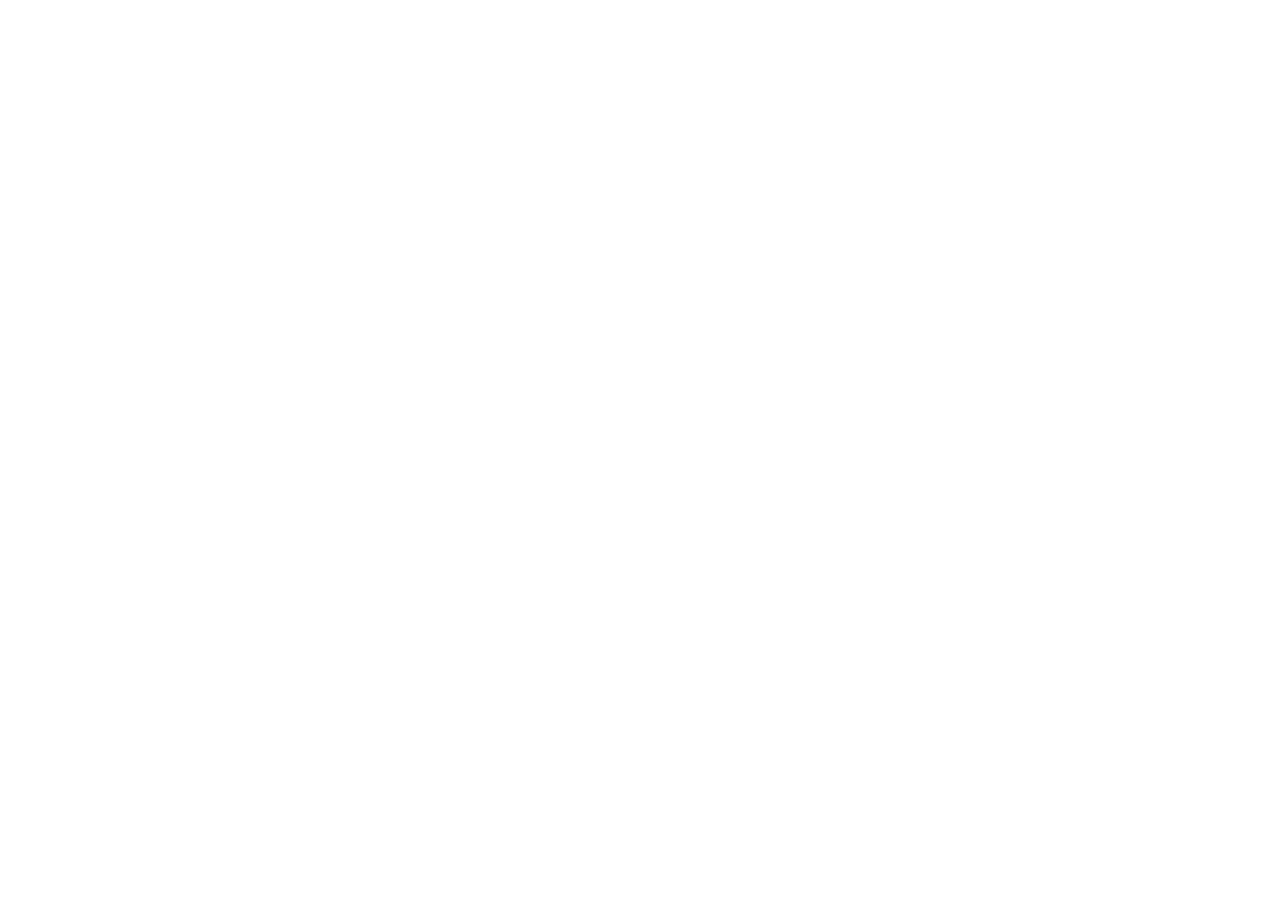
==== index.html @ 43495708 "初始化大事件项目" ====
<!DOCTYPE html>
<html lang="en">
<head>
    <meta charset="UTF-8">
    <meta http-equiv="X-UA-Compatible" content="IE=edge">
    <meta name="viewport" content="width=device-width, initial-scale=1.0">
    <title>Document</title>
</head>
<body>
    
</body>
</html>
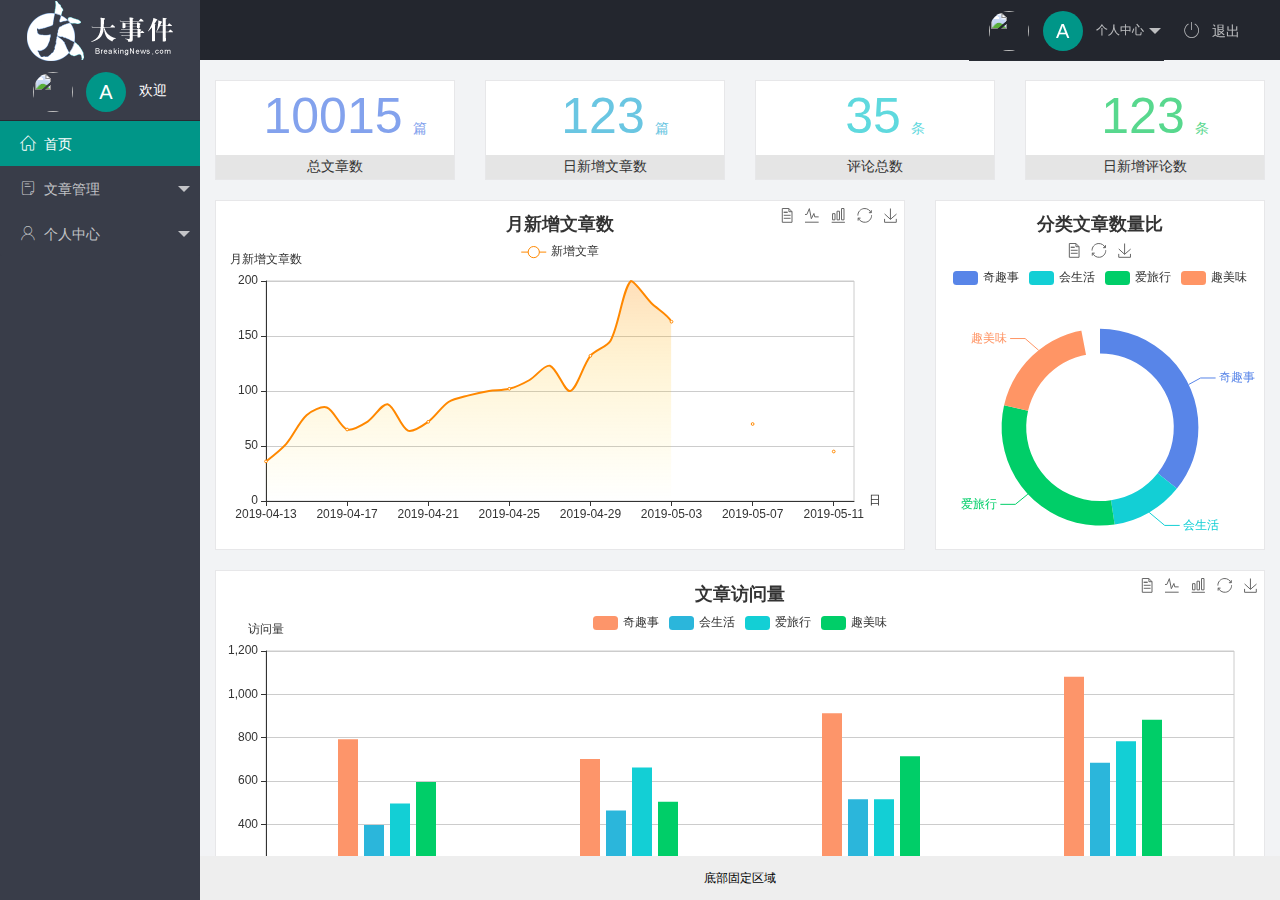
==== commit 5a81500c: "完成了首页的功能开发" ====
--- a/index.html
+++ b/index.html
@@ -1,12 +1,100 @@
 <!DOCTYPE html>
 <html lang="en">
+
 <head>
     <meta charset="UTF-8">
     <meta http-equiv="X-UA-Compatible" content="IE=edge">
     <meta name="viewport" content="width=device-width, initial-scale=1.0">
-    <title>Document</title>
+    <link rel="stylesheet" href="./assets/lib/layui/css/layui.css">
+    <link rel="stylesheet" href="./assets/css/index.css">
+    <link rel="stylesheet" href="./assets/fonts/iconfont.css">
+    <title>主页</title>
 </head>
+
 <body>
-    
+    <div class="layui-layout layui-layout-admin">
+        <div class="layui-header">
+            <div class="layui-logo layui-hide-xs layui-bg-black">
+                <img src="./assets/images/logo.png" alt="">
+            </div>
+            <ul class="layui-nav layui-layout-right">
+                <li class="layui-nav-item layui-hide layui-show-md-inline-block">
+                    <a href="javascript:;" class="userinfo">
+                        <img src="//tva1.sinaimg.cn/crop.0.0.118.118.180/5db11ff4gw1e77d3nqrv8j203b03cweg.jpg"
+                            class="layui-nav-img">
+                        <span class="text-avatar">A</span>
+                        个人中心
+                    </a>
+                    <dl class="layui-nav-child">
+                        <dd><a href="">基本资料</a></dd>
+                        <dd><a href="">更换头像</a></dd>
+                        <dd><a href="">重置密码</a></dd>
+                    </dl>
+                </li>
+                <li class="layui-nav-item" lay-header-event="menuRight" lay-unselect>
+                    <a href="javascript:;" class="tuchu">
+                        <span class="iconfont icon-tuichu"></span>
+                        退出
+                    </a>
+                </li>
+            </ul>
+        </div>
+
+        <div class="layui-side layui-bg-black">
+            <div class="layui-side-scroll">
+                <!-- 左侧导航区域（可配合layui已有的垂直导航） -->
+                <ul class="layui-nav layui-nav-tree" lay-shrink="all">
+                    <div class="userinfo">
+                        <img src="//tva1.sinaimg.cn/crop.0.0.118.118.180/5db11ff4gw1e77d3nqrv8j203b03cweg.jpg"
+                            class="layui-nav-img">
+                            <span class="text-avatar">A</span>
+                        <span class="username">欢迎</span>
+                    </div>
+                    <li class="layui-nav-item layui-this"><a href="./home/dashboard.html" target="fm">
+                        <span class="iconfont icon-home"></span>首页</a></li>
+                    <li class="layui-nav-item">
+                        <a class="" href="javascript:;">
+                            <span class="iconfont icon-16"></span>文章管理</a>
+                        <dl class="layui-nav-child">
+                            <dd><a href="javascript:;">
+                                <i class="layui-icon layui-icon-cols"></i>文章类别</a></dd>
+                            <dd><a href="javascript:;">
+                                <i class="layui-icon layui-icon-cols"></i>文章列表</a></dd>
+                            <dd><a href="javascript:;">
+                                <i class="layui-icon layui-icon-cols"></i>发布文章</a></dd>
+                            
+                        </dl>
+                    </li>
+                    <li class="layui-nav-item">
+                        <a href="javascript:;">
+                            <span class="iconfont icon-user"></span>个人中心</a>
+                        <dl class="layui-nav-child">
+                            <dd><a href="javascript:;">
+                                <i class="layui-icon layui-icon-cols"></i>基本资料</a></dd>
+                            <dd><a href="javascript:;">
+                                <i class="layui-icon layui-icon-cols"></i>更换头像</a></dd>
+                            <dd><a href="javascript:;">
+                                <i class="layui-icon layui-icon-cols"></i>重置密码</a></dd>
+                        </dl>
+                    </li>
+                </ul>
+            </div>
+        </div>
+
+        <div class="layui-body">
+            <!-- 内容主体区域 -->
+               <iframe name="fm" src="./home/dashboard.html" frameborder="0"></iframe>
+        </div>
+
+        <div class="layui-footer">
+            <!-- 底部固定区域 -->
+            底部固定区域
+        </div>
+    </div>
+    <script src="./assets/lib/layui/layui.all.js"></script>
+    <script src="./assets/lib/jquery.js"></script>
+    <script src="./assets/js/baseURL.js"></script>
+    <script src="./assets/js/index.js"></script>
 </body>
+
 </html>--- a/assets/lib/layui/css/layui.css
+++ b/assets/lib/layui/css/layui.css
@@ -0,0 +1,2 @@
+/** layui-v2.5.5 MIT License By https://www.layui.com */
+ .layui-inline,img{display:inline-block;vertical-align:middle}h1,h2,h3,h4,h5,h6{font-weight:400}.layui-edge,.layui-header,.layui-inline,.layui-main{position:relative}.layui-body,.layui-edge,.layui-elip{overflow:hidden}.layui-btn,.layui-edge,.layui-inline,img{vertical-align:middle}.layui-btn,.layui-disabled,.layui-icon,.layui-unselect{-moz-user-select:none;-webkit-user-select:none;-ms-user-select:none}.layui-elip,.layui-form-checkbox span,.layui-form-pane .layui-form-label{text-overflow:ellipsis;white-space:nowrap}.layui-breadcrumb,.layui-tree-btnGroup{visibility:hidden}blockquote,body,button,dd,div,dl,dt,form,h1,h2,h3,h4,h5,h6,input,li,ol,p,pre,td,textarea,th,ul{margin:0;padding:0;-webkit-tap-highlight-color:rgba(0,0,0,0)}a:active,a:hover{outline:0}img{border:none}li{list-style:none}table{border-collapse:collapse;border-spacing:0}h4,h5,h6{font-size:100%}button,input,optgroup,option,select,textarea{font-family:inherit;font-size:inherit;font-style:inherit;font-weight:inherit;outline:0}pre{white-space:pre-wrap;white-space:-moz-pre-wrap;white-space:-pre-wrap;white-space:-o-pre-wrap;word-wrap:break-word}body{line-height:24px;font:14px Helvetica Neue,Helvetica,PingFang SC,Tahoma,Arial,sans-serif}hr{height:1px;margin:10px 0;border:0;clear:both}a{color:#333;text-decoration:none}a:hover{color:#777}a cite{font-style:normal;*cursor:pointer}.layui-border-box,.layui-border-box *{box-sizing:border-box}.layui-box,.layui-box *{box-sizing:content-box}.layui-clear{clear:both;*zoom:1}.layui-clear:after{content:'\20';clear:both;*zoom:1;display:block;height:0}.layui-inline{*display:inline;*zoom:1}.layui-edge{display:inline-block;width:0;height:0;border-width:6px;border-style:dashed;border-color:transparent}.layui-edge-top{top:-4px;border-bottom-color:#999;border-bottom-style:solid}.layui-edge-right{border-left-color:#999;border-left-style:solid}.layui-edge-bottom{top:2px;border-top-color:#999;border-top-style:solid}.layui-edge-left{border-right-color:#999;border-right-style:solid}.layui-disabled,.layui-disabled:hover{color:#d2d2d2!important;cursor:not-allowed!important}.layui-circle{border-radius:100%}.layui-show{display:block!important}.layui-hide{display:none!important}@font-face{font-family:layui-icon;src:url(../font/iconfont.eot?v=250);src:url(../font/iconfont.eot?v=250#iefix) format('embedded-opentype'),url(../font/iconfont.woff2?v=250) format('woff2'),url(../font/iconfont.woff?v=250) format('woff'),url(../font/iconfont.ttf?v=250) format('truetype'),url(../font/iconfont.svg?v=250#layui-icon) format('svg')}.layui-icon{font-family:layui-icon!important;font-size:16px;font-style:normal;-webkit-font-smoothing:antialiased;-moz-osx-font-smoothing:grayscale}.layui-icon-reply-fill:before{content:"\e611"}.layui-icon-set-fill:before{content:"\e614"}.layui-icon-menu-fill:before{content:"\e60f"}.layui-icon-search:before{content:"\e615"}.layui-icon-share:before{content:"\e641"}.layui-icon-set-sm:before{content:"\e620"}.layui-icon-engine:before{content:"\e628"}.layui-icon-close:before{content:"\1006"}.layui-icon-close-fill:before{content:"\1007"}.layui-icon-chart-screen:before{content:"\e629"}.layui-icon-star:before{content:"\e600"}.layui-icon-circle-dot:before{content:"\e617"}.layui-icon-chat:before{content:"\e606"}.layui-icon-release:before{content:"\e609"}.layui-icon-list:before{content:"\e60a"}.layui-icon-chart:before{content:"\e62c"}.layui-icon-ok-circle:before{content:"\1005"}.layui-icon-layim-theme:before{content:"\e61b"}.layui-icon-table:before{content:"\e62d"}.layui-icon-right:before{content:"\e602"}.layui-icon-left:before{content:"\e603"}.layui-icon-cart-simple:before{content:"\e698"}.layui-icon-face-cry:before{content:"\e69c"}.layui-icon-face-smile:before{content:"\e6af"}.layui-icon-survey:before{content:"\e6b2"}.layui-icon-tree:before{content:"\e62e"}.layui-icon-upload-circle:before{content:"\e62f"}.layui-icon-add-circle:before{content:"\e61f"}.layui-icon-download-circle:before{content:"\e601"}.layui-icon-templeate-1:before{content:"\e630"}.layui-icon-util:before{content:"\e631"}.layui-icon-face-surprised:before{content:"\e664"}.layui-icon-edit:before{content:"\e642"}.layui-icon-speaker:before{content:"\e645"}.layui-icon-down:before{content:"\e61a"}.layui-icon-file:before{content:"\e621"}.layui-icon-layouts:before{content:"\e632"}.layui-icon-rate-half:before{content:"\e6c9"}.layui-icon-add-circle-fine:before{content:"\e608"}.layui-icon-prev-circle:before{content:"\e633"}.layui-icon-read:before{content:"\e705"}.layui-icon-404:before{content:"\e61c"}.layui-icon-carousel:before{content:"\e634"}.layui-icon-help:before{content:"\e607"}.layui-icon-code-circle:before{content:"\e635"}.layui-icon-water:before{content:"\e636"}.layui-icon-username:before{content:"\e66f"}.layui-icon-find-fill:before{content:"\e670"}.layui-icon-about:before{content:"\e60b"}.layui-icon-location:before{content:"\e715"}.layui-icon-up:before{content:"\e619"}.layui-icon-pause:before{content:"\e651"}.layui-icon-date:before{content:"\e637"}.layui-icon-layim-uploadfile:before{content:"\e61d"}.layui-icon-delete:before{content:"\e640"}.layui-icon-play:before{content:"\e652"}.layui-icon-top:before{content:"\e604"}.layui-icon-friends:before{content:"\e612"}.layui-icon-refresh-3:before{content:"\e9aa"}.layui-icon-ok:before{content:"\e605"}.layui-icon-layer:before{content:"\e638"}.layui-icon-face-smile-fine:before{content:"\e60c"}.layui-icon-dollar:before{content:"\e659"}.layui-icon-group:before{content:"\e613"}.layui-icon-layim-download:before{content:"\e61e"}.layui-icon-picture-fine:before{content:"\e60d"}.layui-icon-link:before{content:"\e64c"}.layui-icon-diamond:before{content:"\e735"}.layui-icon-log:before{content:"\e60e"}.layui-icon-rate-solid:before{content:"\e67a"}.layui-icon-fonts-del:before{content:"\e64f"}.layui-icon-unlink:before{content:"\e64d"}.layui-icon-fonts-clear:before{content:"\e639"}.layui-icon-triangle-r:before{content:"\e623"}.layui-icon-circle:before{content:"\e63f"}.layui-icon-radio:before{content:"\e643"}.layui-icon-align-center:before{content:"\e647"}.layui-icon-align-right:before{content:"\e648"}.layui-icon-align-left:before{content:"\e649"}.layui-icon-loading-1:before{content:"\e63e"}.layui-icon-return:before{content:"\e65c"}.layui-icon-fonts-strong:before{content:"\e62b"}.layui-icon-upload:before{content:"\e67c"}.layui-icon-dialogue:before{content:"\e63a"}.layui-icon-video:before{content:"\e6ed"}.layui-icon-headset:before{content:"\e6fc"}.layui-icon-cellphone-fine:before{content:"\e63b"}.layui-icon-add-1:before{content:"\e654"}.layui-icon-face-smile-b:before{content:"\e650"}.layui-icon-fonts-html:before{content:"\e64b"}.layui-icon-form:before{content:"\e63c"}.layui-icon-cart:before{content:"\e657"}.layui-icon-camera-fill:before{content:"\e65d"}.layui-icon-tabs:before{content:"\e62a"}.layui-icon-fonts-code:before{content:"\e64e"}.layui-icon-fire:before{content:"\e756"}.layui-icon-set:before{content:"\e716"}.layui-icon-fonts-u:before{content:"\e646"}.layui-icon-triangle-d:before{content:"\e625"}.layui-icon-tips:before{content:"\e702"}.layui-icon-picture:before{content:"\e64a"}.layui-icon-more-vertical:before{content:"\e671"}.layui-icon-flag:before{content:"\e66c"}.layui-icon-loading:before{content:"\e63d"}.layui-icon-fonts-i:before{content:"\e644"}.layui-icon-refresh-1:before{content:"\e666"}.layui-icon-rmb:before{content:"\e65e"}.layui-icon-home:before{content:"\e68e"}.layui-icon-user:before{content:"\e770"}.layui-icon-notice:before{content:"\e667"}.layui-icon-login-weibo:before{content:"\e675"}.layui-icon-voice:before{content:"\e688"}.layui-icon-upload-drag:before{content:"\e681"}.layui-icon-login-qq:before{content:"\e676"}.layui-icon-snowflake:before{content:"\e6b1"}.layui-icon-file-b:before{content:"\e655"}.layui-icon-template:before{content:"\e663"}.layui-icon-auz:before{content:"\e672"}.layui-icon-console:before{content:"\e665"}.layui-icon-app:before{content:"\e653"}.layui-icon-prev:before{content:"\e65a"}.layui-icon-website:before{content:"\e7ae"}.layui-icon-next:before{content:"\e65b"}.layui-icon-component:before{content:"\e857"}.layui-icon-more:before{content:"\e65f"}.layui-icon-login-wechat:before{content:"\e677"}.layui-icon-shrink-right:before{content:"\e668"}.layui-icon-spread-left:before{content:"\e66b"}.layui-icon-camera:before{content:"\e660"}.layui-icon-note:before{content:"\e66e"}.layui-icon-refresh:before{content:"\e669"}.layui-icon-female:before{content:"\e661"}.layui-icon-male:before{content:"\e662"}.layui-icon-password:before{content:"\e673"}.layui-icon-senior:before{content:"\e674"}.layui-icon-theme:before{content:"\e66a"}.layui-icon-tread:before{content:"\e6c5"}.layui-icon-praise:before{content:"\e6c6"}.layui-icon-star-fill:before{content:"\e658"}.layui-icon-rate:before{content:"\e67b"}.layui-icon-template-1:before{content:"\e656"}.layui-icon-vercode:before{content:"\e679"}.layui-icon-cellphone:before{content:"\e678"}.layui-icon-screen-full:before{content:"\e622"}.layui-icon-screen-restore:before{content:"\e758"}.layui-icon-cols:before{content:"\e610"}.layui-icon-export:before{content:"\e67d"}.layui-icon-print:before{content:"\e66d"}.layui-icon-slider:before{content:"\e714"}.layui-icon-addition:before{content:"\e624"}.layui-icon-subtraction:before{content:"\e67e"}.layui-icon-service:before{content:"\e626"}.layui-icon-transfer:before{content:"\e691"}.layui-main{width:1140px;margin:0 auto}.layui-header{z-index:1000;height:60px}.layui-header a:hover{transition:all .5s;-webkit-transition:all .5s}.layui-side{position:fixed;left:0;top:0;bottom:0;z-index:999;width:200px;overflow-x:hidden}.layui-side-scroll{position:relative;width:220px;height:100%;overflow-x:hidden}.layui-body{position:absolute;left:200px;right:0;top:0;bottom:0;z-index:998;width:auto;overflow-y:auto;box-sizing:border-box}.layui-layout-body{overflow:hidden}.layui-layout-admin .layui-header{background-color:#23262E}.layui-layout-admin .layui-side{top:60px;width:200px;overflow-x:hidden}.layui-layout-admin .layui-body{position:fixed;top:60px;bottom:44px}.layui-layout-admin .layui-main{width:auto;margin:0 15px}.layui-layout-admin .layui-footer{position:fixed;left:200px;right:0;bottom:0;height:44px;line-height:44px;padding:0 15px;background-color:#eee}.layui-layout-admin .layui-logo{position:absolute;left:0;top:0;width:200px;height:100%;line-height:60px;text-align:center;color:#009688;font-size:16px}.layui-layout-admin .layui-header .layui-nav{background:0 0}.layui-layout-left{position:absolute!important;left:200px;top:0}.layui-layout-right{position:absolute!important;right:0;top:0}.layui-container{position:relative;margin:0 auto;padding:0 15px;box-sizing:border-box}.layui-fluid{position:relative;margin:0 auto;padding:0 15px}.layui-row:after,.layui-row:before{content:'';display:block;clear:both}.layui-col-lg1,.layui-col-lg10,.layui-col-lg11,.layui-col-lg12,.layui-col-lg2,.layui-col-lg3,.layui-col-lg4,.layui-col-lg5,.layui-col-lg6,.layui-col-lg7,.layui-col-lg8,.layui-col-lg9,.layui-col-md1,.layui-col-md10,.layui-col-md11,.layui-col-md12,.layui-col-md2,.layui-col-md3,.layui-col-md4,.layui-col-md5,.layui-col-md6,.layui-col-md7,.layui-col-md8,.layui-col-md9,.layui-col-sm1,.layui-col-sm10,.layui-col-sm11,.layui-col-sm12,.layui-col-sm2,.layui-col-sm3,.layui-col-sm4,.layui-col-sm5,.layui-col-sm6,.layui-col-sm7,.layui-col-sm8,.layui-col-sm9,.layui-col-xs1,.layui-col-xs10,.layui-col-xs11,.layui-col-xs12,.layui-col-xs2,.layui-col-xs3,.layui-col-xs4,.layui-col-xs5,.layui-col-xs6,.layui-col-xs7,.layui-col-xs8,.layui-col-xs9{position:relative;display:block;box-sizing:border-box}.layui-col-xs1,.layui-col-xs10,.layui-col-xs11,.layui-col-xs12,.layui-col-xs2,.layui-col-xs3,.layui-col-xs4,.layui-col-xs5,.layui-col-xs6,.layui-col-xs7,.layui-col-xs8,.layui-col-xs9{float:left}.layui-col-xs1{width:8.33333333%}.layui-col-xs2{width:16.66666667%}.layui-col-xs3{width:25%}.layui-col-xs4{width:33.33333333%}.layui-col-xs5{width:41.66666667%}.layui-col-xs6{width:50%}.layui-col-xs7{width:58.33333333%}.layui-col-xs8{width:66.66666667%}.layui-col-xs9{width:75%}.layui-col-xs10{width:83.33333333%}.layui-col-xs11{width:91.66666667%}.layui-col-xs12{width:100%}.layui-col-xs-offset1{margin-left:8.33333333%}.layui-col-xs-offset2{margin-left:16.66666667%}.layui-col-xs-offset3{margin-left:25%}.layui-col-xs-offset4{margin-left:33.33333333%}.layui-col-xs-offset5{margin-left:41.66666667%}.layui-col-xs-offset6{margin-left:50%}.layui-col-xs-offset7{margin-left:58.33333333%}.layui-col-xs-offset8{margin-left:66.66666667%}.layui-col-xs-offset9{margin-left:75%}.layui-col-xs-offset10{margin-left:83.33333333%}.layui-col-xs-offset11{margin-left:91.66666667%}.layui-col-xs-offset12{margin-left:100%}@media screen and (max-width:768px){.layui-hide-xs{display:none!important}.layui-show-xs-block{display:block!important}.layui-show-xs-inline{display:inline!important}.layui-show-xs-inline-block{display:inline-block!important}}@media screen and (min-width:768px){.layui-container{width:750px}.layui-hide-sm{display:none!important}.layui-show-sm-block{display:block!important}.layui-show-sm-inline{display:inline!important}.layui-show-sm-inline-block{display:inline-block!important}.layui-col-sm1,.layui-col-sm10,.layui-col-sm11,.layui-col-sm12,.layui-col-sm2,.layui-col-sm3,.layui-col-sm4,.layui-col-sm5,.layui-col-sm6,.layui-col-sm7,.layui-col-sm8,.layui-col-sm9{float:left}.layui-col-sm1{width:8.33333333%}.layui-col-sm2{width:16.66666667%}.layui-col-sm3{width:25%}.layui-col-sm4{width:33.33333333%}.layui-col-sm5{width:41.66666667%}.layui-col-sm6{width:50%}.layui-col-sm7{width:58.33333333%}.layui-col-sm8{width:66.66666667%}.layui-col-sm9{width:75%}.layui-col-sm10{width:83.33333333%}.layui-col-sm11{width:91.66666667%}.layui-col-sm12{width:100%}.layui-col-sm-offset1{margin-left:8.33333333%}.layui-col-sm-offset2{margin-left:16.66666667%}.layui-col-sm-offset3{margin-left:25%}.layui-col-sm-offset4{margin-left:33.33333333%}.layui-col-sm-offset5{margin-left:41.66666667%}.layui-col-sm-offset6{margin-left:50%}.layui-col-sm-offset7{margin-left:58.33333333%}.layui-col-sm-offset8{margin-left:66.66666667%}.layui-col-sm-offset9{margin-left:75%}.layui-col-sm-offset10{margin-left:83.33333333%}.layui-col-sm-offset11{margin-left:91.66666667%}.layui-col-sm-offset12{margin-left:100%}}@media screen and (min-width:992px){.layui-container{width:970px}.layui-hide-md{display:none!important}.layui-show-md-block{display:block!important}.layui-show-md-inline{display:inline!important}.layui-show-md-inline-block{display:inline-block!important}.layui-col-md1,.layui-col-md10,.layui-col-md11,.layui-col-md12,.layui-col-md2,.layui-col-md3,.layui-col-md4,.layui-col-md5,.layui-col-md6,.layui-col-md7,.layui-col-md8,.layui-col-md9{float:left}.layui-col-md1{width:8.33333333%}.layui-col-md2{width:16.66666667%}.layui-col-md3{width:25%}.layui-col-md4{width:33.33333333%}.layui-col-md5{width:41.66666667%}.layui-col-md6{width:50%}.layui-col-md7{width:58.33333333%}.layui-col-md8{width:66.66666667%}.layui-col-md9{width:75%}.layui-col-md10{width:83.33333333%}.layui-col-md11{width:91.66666667%}.layui-col-md12{width:100%}.layui-col-md-offset1{margin-left:8.33333333%}.layui-col-md-offset2{margin-left:16.66666667%}.layui-col-md-offset3{margin-left:25%}.layui-col-md-offset4{margin-left:33.33333333%}.layui-col-md-offset5{margin-left:41.66666667%}.layui-col-md-offset6{margin-left:50%}.layui-col-md-offset7{margin-left:58.33333333%}.layui-col-md-offset8{margin-left:66.66666667%}.layui-col-md-offset9{margin-left:75%}.layui-col-md-offset10{margin-left:83.33333333%}.layui-col-md-offset11{margin-left:91.66666667%}.layui-col-md-offset12{margin-left:100%}}@media screen and (min-width:1200px){.layui-container{width:1170px}.layui-hide-lg{display:none!important}.layui-show-lg-block{display:block!important}.layui-show-lg-inline{display:inline!important}.layui-show-lg-inline-block{display:inline-block!important}.layui-col-lg1,.layui-col-lg10,.layui-col-lg11,.layui-col-lg12,.layui-col-lg2,.layui-col-lg3,.layui-col-lg4,.layui-col-lg5,.layui-col-lg6,.layui-col-lg7,.layui-col-lg8,.layui-col-lg9{float:left}.layui-col-lg1{width:8.33333333%}.layui-col-lg2{width:16.66666667%}.layui-col-lg3{width:25%}.layui-col-lg4{width:33.33333333%}.layui-col-lg5{width:41.66666667%}.layui-col-lg6{width:50%}.layui-col-lg7{width:58.33333333%}.layui-col-lg8{width:66.66666667%}.layui-col-lg9{width:75%}.layui-col-lg10{width:83.33333333%}.layui-col-lg11{width:91.66666667%}.layui-col-lg12{width:100%}.layui-col-lg-offset1{margin-left:8.33333333%}.layui-col-lg-offset2{margin-left:16.66666667%}.layui-col-lg-offset3{margin-left:25%}.layui-col-lg-offset4{margin-left:33.33333333%}.layui-col-lg-offset5{margin-left:41.66666667%}.layui-col-lg-offset6{margin-left:50%}.layui-col-lg-offset7{margin-left:58.33333333%}.layui-col-lg-offset8{margin-left:66.66666667%}.layui-col-lg-offset9{margin-left:75%}.layui-col-lg-offset10{margin-left:83.33333333%}.layui-col-lg-offset11{margin-left:91.66666667%}.layui-col-lg-offset12{margin-left:100%}}.layui-col-space1{margin:-.5px}.layui-col-space1>*{padding:.5px}.layui-col-space3{margin:-1.5px}.layui-col-space3>*{padding:1.5px}.layui-col-space5{margin:-2.5px}.layui-col-space5>*{padding:2.5px}.layui-col-space8{margin:-3.5px}.layui-col-space8>*{padding:3.5px}.layui-col-space10{margin:-5px}.layui-col-space10>*{padding:5px}.layui-col-space12{margin:-6px}.layui-col-space12>*{padding:6px}.layui-col-space15{margin:-7.5px}.layui-col-space15>*{padding:7.5px}.layui-col-space18{margin:-9px}.layui-col-space18>*{padding:9px}.layui-col-space20{margin:-10px}.layui-col-space20>*{padding:10px}.layui-col-space22{margin:-11px}.layui-col-space22>*{padding:11px}.layui-col-space25{margin:-12.5px}.layui-col-space25>*{padding:12.5px}.layui-col-space30{margin:-15px}.layui-col-space30>*{padding:15px}.layui-btn,.layui-input,.layui-select,.layui-textarea,.layui-upload-button{outline:0;-webkit-appearance:none;transition:all .3s;-webkit-transition:all .3s;box-sizing:border-box}.layui-elem-quote{margin-bottom:10px;padding:15px;line-height:22px;border-left:5px solid #009688;border-radius:0 2px 2px 0;background-color:#f2f2f2}.layui-quote-nm{border-style:solid;border-width:1px 1px 1px 5px;background:0 0}.layui-elem-field{margin-bottom:10px;padding:0;border-width:1px;border-style:solid}.layui-elem-field legend{margin-left:20px;padding:0 10px;font-size:20px;font-weight:300}.layui-field-title{margin:10px 0 20px;border-width:1px 0 0}.layui-field-box{padding:10px 15px}.layui-field-title .layui-field-box{padding:10px 0}.layui-progress{position:relative;height:6px;border-radius:20px;background-color:#e2e2e2}.layui-progress-bar{position:absolute;left:0;top:0;width:0;max-width:100%;height:6px;border-radius:20px;text-align:right;background-color:#5FB878;transition:all .3s;-webkit-transition:all .3s}.layui-progress-big,.layui-progress-big .layui-progress-bar{height:18px;line-height:18px}.layui-progress-text{position:relative;top:-20px;line-height:18px;font-size:12px;color:#666}.layui-progress-big .layui-progress-text{position:static;padding:0 10px;color:#fff}.layui-collapse{border-width:1px;border-style:solid;border-radius:2px}.layui-colla-content,.layui-colla-item{border-top-width:1px;border-top-style:solid}.layui-colla-item:first-child{border-top:none}.layui-colla-title{position:relative;height:42px;line-height:42px;padding:0 15px 0 35px;color:#333;background-color:#f2f2f2;cursor:pointer;font-size:14px;overflow:hidden}.layui-colla-content{display:none;padding:10px 15px;line-height:22px;color:#666}.layui-colla-icon{position:absolute;left:15px;top:0;font-size:14px}.layui-card{margin-bottom:15px;border-radius:2px;background-color:#fff;box-shadow:0 1px 2px 0 rgba(0,0,0,.05)}.layui-card:last-child{margin-bottom:0}.layui-card-header{position:relative;height:42px;line-height:42px;padding:0 15px;border-bottom:1px solid #f6f6f6;color:#333;border-radius:2px 2px 0 0;font-size:14px}.layui-bg-black,.layui-bg-blue,.layui-bg-cyan,.layui-bg-green,.layui-bg-orange,.layui-bg-red{color:#fff!important}.layui-card-body{position:relative;padding:10px 15px;line-height:24px}.layui-card-body[pad15]{padding:15px}.layui-card-body[pad20]{padding:20px}.layui-card-body .layui-table{margin:5px 0}.layui-card .layui-tab{margin:0}.layui-panel-window{position:relative;padding:15px;border-radius:0;border-top:5px solid #E6E6E6;background-color:#fff}.layui-auxiliar-moving{position:fixed;left:0;right:0;top:0;bottom:0;width:100%;height:100%;background:0 0;z-index:9999999999}.layui-form-label,.layui-form-mid,.layui-form-select,.layui-input-block,.layui-input-inline,.layui-textarea{position:relative}.layui-bg-red{background-color:#FF5722!important}.layui-bg-orange{background-color:#FFB800!important}.layui-bg-green{background-color:#009688!important}.layui-bg-cyan{background-color:#2F4056!important}.layui-bg-blue{background-color:#1E9FFF!important}.layui-bg-black{background-color:#393D49!important}.layui-bg-gray{background-color:#eee!important;color:#666!important}.layui-badge-rim,.layui-colla-content,.layui-colla-item,.layui-collapse,.layui-elem-field,.layui-form-pane .layui-form-item[pane],.layui-form-pane .layui-form-label,.layui-input,.layui-layedit,.layui-layedit-tool,.layui-quote-nm,.layui-select,.layui-tab-bar,.layui-tab-card,.layui-tab-title,.layui-tab-title .layui-this:after,.layui-textarea{border-color:#e6e6e6}.layui-timeline-item:before,hr{background-color:#e6e6e6}.layui-text{line-height:22px;font-size:14px;color:#666}.layui-text h1,.layui-text h2,.layui-text h3{font-weight:500;color:#333}.layui-text h1{font-size:30px}.layui-text h2{font-size:24px}.layui-text h3{font-size:18px}.layui-text a:not(.layui-btn){color:#01AAED}.layui-text a:not(.layui-btn):hover{text-decoration:underline}.layui-text ul{padding:5px 0 5px 15px}.layui-text ul li{margin-top:5px;list-style-type:disc}.layui-text em,.layui-word-aux{color:#999!important;padding:0 5px!important}.layui-btn{display:inline-block;height:38px;line-height:38px;padding:0 18px;background-color:#009688;color:#fff;white-space:nowrap;text-align:center;font-size:14px;border:none;border-radius:2px;cursor:pointer}.layui-btn:hover{opacity:.8;filter:alpha(opacity=80);color:#fff}.layui-btn:active{opacity:1;filter:alpha(opacity=100)}.layui-btn+.layui-btn{margin-left:10px}.layui-btn-container{font-size:0}.layui-btn-container .layui-btn{margin-right:10px;margin-bottom:10px}.layui-btn-container .layui-btn+.layui-btn{margin-left:0}.layui-table .layui-btn-container .layui-btn{margin-bottom:9px}.layui-btn-radius{border-radius:100px}.layui-btn .layui-icon{margin-right:3px;font-size:18px;vertical-align:bottom;vertical-align:middle\9}.layui-btn-primary{border:1px solid #C9C9C9;background-color:#fff;color:#555}.layui-btn-primary:hover{border-color:#009688;color:#333}.layui-btn-normal{background-color:#1E9FFF}.layui-btn-warm{background-color:#FFB800}.layui-btn-danger{background-color:#FF5722}.layui-btn-checked{background-color:#5FB878}.layui-btn-disabled,.layui-btn-disabled:active,.layui-btn-disabled:hover{border:1px solid #e6e6e6;background-color:#FBFBFB;color:#C9C9C9;cursor:not-allowed;opacity:1}.layui-btn-lg{height:44px;line-height:44px;padding:0 25px;font-size:16px}.layui-btn-sm{height:30px;line-height:30px;padding:0 10px;font-size:12px}.layui-btn-sm i{font-size:16px!important}.layui-btn-xs{height:22px;line-height:22px;padding:0 5px;font-size:12px}.layui-btn-xs i{font-size:14px!important}.layui-btn-group{display:inline-block;vertical-align:middle;font-size:0}.layui-btn-group .layui-btn{margin-left:0!important;margin-right:0!important;border-left:1px solid rgba(255,255,255,.5);border-radius:0}.layui-btn-group .layui-btn-primary{border-left:none}.layui-btn-group .layui-btn-primary:hover{border-color:#C9C9C9;color:#009688}.layui-btn-group .layui-btn:first-child{border-left:none;border-radius:2px 0 0 2px}.layui-btn-group .layui-btn-primary:first-child{border-left:1px solid #c9c9c9}.layui-btn-group .layui-btn:last-child{border-radius:0 2px 2px 0}.layui-btn-group .layui-btn+.layui-btn{margin-left:0}.layui-btn-group+.layui-btn-group{margin-left:10px}.layui-btn-fluid{width:100%}.layui-input,.layui-select,.layui-textarea{height:38px;line-height:1.3;line-height:38px\9;border-width:1px;border-style:solid;background-color:#fff;border-radius:2px}.layui-input::-webkit-input-placeholder,.layui-select::-webkit-input-placeholder,.layui-textarea::-webkit-input-placeholder{line-height:1.3}.layui-input,.layui-textarea{display:block;width:100%;padding-left:10px}.layui-input:hover,.layui-textarea:hover{border-color:#D2D2D2!important}.layui-input:focus,.layui-textarea:focus{border-color:#C9C9C9!important}.layui-textarea{min-height:100px;height:auto;line-height:20px;padding:6px 10px;resize:vertical}.layui-select{padding:0 10px}.layui-form input[type=checkbox],.layui-form input[type=radio],.layui-form select{display:none}.layui-form [lay-ignore]{display:initial}.layui-form-item{margin-bottom:15px;clear:both;*zoom:1}.layui-form-item:after{content:'\20';clear:both;*zoom:1;display:block;height:0}.layui-form-label{float:left;display:block;padding:9px 15px;width:80px;font-weight:400;line-height:20px;text-align:right}.layui-form-label-col{display:block;float:none;padding:9px 0;line-height:20px;text-align:left}.layui-form-item .layui-inline{margin-bottom:5px;margin-right:10px}.layui-input-block{margin-left:110px;min-height:36px}.layui-input-inline{display:inline-block;vertical-align:middle}.layui-form-item .layui-input-inline{float:left;width:190px;margin-right:10px}.layui-form-text .layui-input-inline{width:auto}.layui-form-mid{float:left;display:block;padding:9px 0!important;line-height:20px;margin-right:10px}.layui-form-danger+.layui-form-select .layui-input,.layui-form-danger:focus{border-color:#FF5722!important}.layui-form-select .layui-input{padding-right:30px;cursor:pointer}.layui-form-select .layui-edge{position:absolute;right:10px;top:50%;margin-top:-3px;cursor:pointer;border-width:6px;border-top-color:#c2c2c2;border-top-style:solid;transition:all .3s;-webkit-transition:all .3s}.layui-form-select dl{display:none;position:absolute;left:0;top:42px;padding:5px 0;z-index:899;min-width:100%;border:1px solid #d2d2d2;max-height:300px;overflow-y:auto;background-color:#fff;border-radius:2px;box-shadow:0 2px 4px rgba(0,0,0,.12);box-sizing:border-box}.layui-form-select dl dd,.layui-form-select dl dt{padding:0 10px;line-height:36px;white-space:nowrap;overflow:hidden;text-overflow:ellipsis}.layui-form-select dl dt{font-size:12px;color:#999}.layui-form-select dl dd{cursor:pointer}.layui-form-select dl dd:hover{background-color:#f2f2f2;-webkit-transition:.5s all;transition:.5s all}.layui-form-select .layui-select-group dd{padding-left:20px}.layui-form-select dl dd.layui-select-tips{padding-left:10px!important;color:#999}.layui-form-select dl dd.layui-this{background-color:#5FB878;color:#fff}.layui-form-checkbox,.layui-form-select dl dd.layui-disabled{background-color:#fff}.layui-form-selected dl{display:block}.layui-form-checkbox,.layui-form-checkbox *,.layui-form-switch{display:inline-block;vertical-align:middle}.layui-form-selected .layui-edge{margin-top:-9px;-webkit-transform:rotate(180deg);transform:rotate(180deg);margin-top:-3px\9}:root .layui-form-selected .layui-edge{margin-top:-9px\0/IE9}.layui-form-selectup dl{top:auto;bottom:42px}.layui-select-none{margin:5px 0;text-align:center;color:#999}.layui-select-disabled .layui-disabled{border-color:#eee!important}.layui-select-disabled .layui-edge{border-top-color:#d2d2d2}.layui-form-checkbox{position:relative;height:30px;line-height:30px;margin-right:10px;padding-right:30px;cursor:pointer;font-size:0;-webkit-transition:.1s linear;transition:.1s linear;box-sizing:border-box}.layui-form-checkbox span{padding:0 10px;height:100%;font-size:14px;border-radius:2px 0 0 2px;background-color:#d2d2d2;color:#fff;overflow:hidden}.layui-form-checkbox:hover span{background-color:#c2c2c2}.layui-form-checkbox i{position:absolute;right:0;top:0;width:30px;height:28px;border:1px solid #d2d2d2;border-left:none;border-radius:0 2px 2px 0;color:#fff;font-size:20px;text-align:center}.layui-form-checkbox:hover i{border-color:#c2c2c2;color:#c2c2c2}.layui-form-checked,.layui-form-checked:hover{border-color:#5FB878}.layui-form-checked span,.layui-form-checked:hover span{background-color:#5FB878}.layui-form-checked i,.layui-form-checked:hover i{color:#5FB878}.layui-form-item .layui-form-checkbox{margin-top:4px}.layui-form-checkbox[lay-skin=primary]{height:auto!important;line-height:normal!important;min-width:18px;min-height:18px;border:none!important;margin-right:0;padding-left:28px;padding-right:0;background:0 0}.layui-form-checkbox[lay-skin=primary] span{padding-left:0;padding-right:15px;line-height:18px;background:0 0;color:#666}.layui-form-checkbox[lay-skin=primary] i{right:auto;left:0;width:16px;height:16px;line-height:16px;border:1px solid #d2d2d2;font-size:12px;border-radius:2px;background-color:#fff;-webkit-transition:.1s linear;transition:.1s linear}.layui-form-checkbox[lay-skin=primary]:hover i{border-color:#5FB878;color:#fff}.layui-form-checked[lay-skin=primary] i{border-color:#5FB878!important;background-color:#5FB878;color:#fff}.layui-checkbox-disbaled[lay-skin=primary] span{background:0 0!important;color:#c2c2c2}.layui-checkbox-disbaled[lay-skin=primary]:hover i{border-color:#d2d2d2}.layui-form-item .layui-form-checkbox[lay-skin=primary]{margin-top:10px}.layui-form-switch{position:relative;height:22px;line-height:22px;min-width:35px;padding:0 5px;margin-top:8px;border:1px solid #d2d2d2;border-radius:20px;cursor:pointer;background-color:#fff;-webkit-transition:.1s linear;transition:.1s linear}.layui-form-switch i{position:absolute;left:5px;top:3px;width:16px;height:16px;border-radius:20px;background-color:#d2d2d2;-webkit-transition:.1s linear;transition:.1s linear}.layui-form-switch em{position:relative;top:0;width:25px;margin-left:21px;padding:0!important;text-align:center!important;color:#999!important;font-style:normal!important;font-size:12px}.layui-form-onswitch{border-color:#5FB878;background-color:#5FB878}.layui-checkbox-disbaled,.layui-checkbox-disbaled i{border-color:#e2e2e2!important}.layui-form-onswitch i{left:100%;margin-left:-21px;background-color:#fff}.layui-form-onswitch em{margin-left:5px;margin-right:21px;color:#fff!important}.layui-checkbox-disbaled span{background-color:#e2e2e2!important}.layui-checkbox-disbaled:hover i{color:#fff!important}[lay-radio]{display:none}.layui-form-radio,.layui-form-radio *{display:inline-block;vertical-align:middle}.layui-form-radio{line-height:28px;margin:6px 10px 0 0;padding-right:10px;cursor:pointer;font-size:0}.layui-form-radio *{font-size:14px}.layui-form-radio>i{margin-right:8px;font-size:22px;color:#c2c2c2}.layui-form-radio>i:hover,.layui-form-radioed>i{color:#5FB878}.layui-radio-disbaled>i{color:#e2e2e2!important}.layui-form-pane .layui-form-label{width:110px;padding:8px 15px;height:38px;line-height:20px;border-width:1px;border-style:solid;border-radius:2px 0 0 2px;text-align:center;background-color:#FBFBFB;overflow:hidden;box-sizing:border-box}.layui-form-pane .layui-input-inline{margin-left:-1px}.layui-form-pane .layui-input-block{margin-left:110px;left:-1px}.layui-form-pane .layui-input{border-radius:0 2px 2px 0}.layui-form-pane .layui-form-text .layui-form-label{float:none;width:100%;border-radius:2px;box-sizing:border-box;text-align:left}.layui-form-pane .layui-form-text .layui-input-inline{display:block;margin:0;top:-1px;clear:both}.layui-form-pane .layui-form-text .layui-input-block{margin:0;left:0;top:-1px}.layui-form-pane .layui-form-text .layui-textarea{min-height:100px;border-radius:0 0 2px 2px}.layui-form-pane .layui-form-checkbox{margin:4px 0 4px 10px}.layui-form-pane .layui-form-radio,.layui-form-pane .layui-form-switch{margin-top:6px;margin-left:10px}.layui-form-pane .layui-form-item[pane]{position:relative;border-width:1px;border-style:solid}.layui-form-pane .layui-form-item[pane] .layui-form-label{position:absolute;left:0;top:0;height:100%;border-width:0 1px 0 0}.layui-form-pane .layui-form-item[pane] .layui-input-inline{margin-left:110px}@media screen and (max-width:450px){.layui-form-item .layui-form-label{text-overflow:ellipsis;overflow:hidden;white-space:nowrap}.layui-form-item .layui-inline{display:block;margin-right:0;margin-bottom:20px;clear:both}.layui-form-item .layui-inline:after{content:'\20';clear:both;display:block;height:0}.layui-form-item .layui-input-inline{display:block;float:none;left:-3px;width:auto;margin:0 0 10px 112px}.layui-form-item .layui-input-inline+.layui-form-mid{margin-left:110px;top:-5px;padding:0}.layui-form-item .layui-form-checkbox{margin-right:5px;margin-bottom:5px}}.layui-layedit{border-width:1px;border-style:solid;border-radius:2px}.layui-layedit-tool{padding:3px 5px;border-bottom-width:1px;border-bottom-style:solid;font-size:0}.layedit-tool-fixed{position:fixed;top:0;border-top:1px solid #e2e2e2}.layui-layedit-tool .layedit-tool-mid,.layui-layedit-tool .layui-icon{display:inline-block;vertical-align:middle;text-align:center;font-size:14px}.layui-layedit-tool .layui-icon{position:relative;width:32px;height:30px;line-height:30px;margin:3px 5px;color:#777;cursor:pointer;border-radius:2px}.layui-layedit-tool .layui-icon:hover{color:#393D49}.layui-layedit-tool .layui-icon:active{color:#000}.layui-layedit-tool .layedit-tool-active{background-color:#e2e2e2;color:#000}.layui-layedit-tool .layui-disabled,.layui-layedit-tool .layui-disabled:hover{color:#d2d2d2;cursor:not-allowed}.layui-layedit-tool .layedit-tool-mid{width:1px;height:18px;margin:0 10px;background-color:#d2d2d2}.layedit-tool-html{width:50px!important;font-size:30px!important}.layedit-tool-b,.layedit-tool-code,.layedit-tool-help{font-size:16px!important}.layedit-tool-d,.layedit-tool-face,.layedit-tool-image,.layedit-tool-unlink{font-size:18px!important}.layedit-tool-image input{position:absolute;font-size:0;left:0;top:0;width:100%;height:100%;opacity:.01;filter:Alpha(opacity=1);cursor:pointer}.layui-layedit-iframe iframe{display:block;width:100%}#LAY_layedit_code{overflow:hidden}.layui-laypage{display:inline-block;*display:inline;*zoom:1;vertical-align:middle;margin:10px 0;font-size:0}.layui-laypage>a:first-child,.layui-laypage>a:first-child em{border-radius:2px 0 0 2px}.layui-laypage>a:last-child,.layui-laypage>a:last-child em{border-radius:0 2px 2px 0}.layui-laypage>:first-child{margin-left:0!important}.layui-laypage>:last-child{margin-right:0!important}.layui-laypage a,.layui-laypage button,.layui-laypage input,.layui-laypage select,.layui-laypage span{border:1px solid #e2e2e2}.layui-laypage a,.layui-laypage span{display:inline-block;*display:inline;*zoom:1;vertical-align:middle;padding:0 15px;height:28px;line-height:28px;margin:0 -1px 5px 0;background-color:#fff;color:#333;font-size:12px}.layui-flow-more a *,.layui-laypage input,.layui-table-view select[lay-ignore]{display:inline-block}.layui-laypage a:hover{color:#009688}.layui-laypage em{font-style:normal}.layui-laypage .layui-laypage-spr{color:#999;font-weight:700}.layui-laypage a{text-decoration:none}.layui-laypage .layui-laypage-curr{position:relative}.layui-laypage .layui-laypage-curr em{position:relative;color:#fff}.layui-laypage .layui-laypage-curr .layui-laypage-em{position:absolute;left:-1px;top:-1px;padding:1px;width:100%;height:100%;background-color:#009688}.layui-laypage-em{border-radius:2px}.layui-laypage-next em,.layui-laypage-prev em{font-family:Sim sun;font-size:16px}.layui-laypage .layui-laypage-count,.layui-laypage .layui-laypage-limits,.layui-laypage .layui-laypage-refresh,.layui-laypage .layui-laypage-skip{margin-left:10px;margin-right:10px;padding:0;border:none}.layui-laypage .layui-laypage-limits,.layui-laypage .layui-laypage-refresh{vertical-align:top}.layui-laypage .layui-laypage-refresh i{font-size:18px;cursor:pointer}.layui-laypage select{height:22px;padding:3px;border-radius:2px;cursor:pointer}.layui-laypage .layui-laypage-skip{height:30px;line-height:30px;color:#999}.layui-laypage button,.layui-laypage input{height:30px;line-height:30px;border-radius:2px;vertical-align:top;background-color:#fff;box-sizing:border-box}.layui-laypage input{width:40px;margin:0 10px;padding:0 3px;text-align:center}.layui-laypage input:focus,.layui-laypage select:focus{border-color:#009688!important}.layui-laypage button{margin-left:10px;padding:0 10px;cursor:pointer}.layui-table,.layui-table-view{margin:10px 0}.layui-flow-more{margin:10px 0;text-align:center;color:#999;font-size:14px}.layui-flow-more a{height:32px;line-height:32px}.layui-flow-more a *{vertical-align:top}.layui-flow-more a cite{padding:0 20px;border-radius:3px;background-color:#eee;color:#333;font-style:normal}.layui-flow-more a cite:hover{opacity:.8}.layui-flow-more a i{font-size:30px;color:#737383}.layui-table{width:100%;background-color:#fff;color:#666}.layui-table tr{transition:all .3s;-webkit-transition:all .3s}.layui-table th{text-align:left;font-weight:400}.layui-table tbody tr:hover,.layui-table thead tr,.layui-table-click,.layui-table-header,.layui-table-hover,.layui-table-mend,.layui-table-patch,.layui-table-tool,.layui-table-total,.layui-table-total tr,.layui-table[lay-even] tr:nth-child(even){background-color:#f2f2f2}.layui-table td,.layui-table th,.layui-table-col-set,.layui-table-fixed-r,.layui-table-grid-down,.layui-table-header,.layui-table-page,.layui-table-tips-main,.layui-table-tool,.layui-table-total,.layui-table-view,.layui-table[lay-skin=line],.layui-table[lay-skin=row]{border-width:1px;border-style:solid;border-color:#e6e6e6}.layui-table td,.layui-table th{position:relative;padding:9px 15px;min-height:20px;line-height:20px;font-size:14px}.layui-table[lay-skin=line] td,.layui-table[lay-skin=line] th{border-width:0 0 1px}.layui-table[lay-skin=row] td,.layui-table[lay-skin=row] th{border-width:0 1px 0 0}.layui-table[lay-skin=nob] td,.layui-table[lay-skin=nob] th{border:none}.layui-table img{max-width:100px}.layui-table[lay-size=lg] td,.layui-table[lay-size=lg] th{padding:15px 30px}.layui-table-view .layui-table[lay-size=lg] .layui-table-cell{height:40px;line-height:40px}.layui-table[lay-size=sm] td,.layui-table[lay-size=sm] th{font-size:12px;padding:5px 10px}.layui-table-view .layui-table[lay-size=sm] .layui-table-cell{height:20px;line-height:20px}.layui-table[lay-data]{display:none}.layui-table-box{position:relative;overflow:hidden}.layui-table-view .layui-table{position:relative;width:auto;margin:0}.layui-table-view .layui-table[lay-skin=line]{border-width:0 1px 0 0}.layui-table-view .layui-table[lay-skin=row]{border-width:0 0 1px}.layui-table-view .layui-table td,.layui-table-view .layui-table th{padding:5px 0;border-top:none;border-left:none}.layui-table-view .layui-table th.layui-unselect .layui-table-cell span{cursor:pointer}.layui-table-view .layui-table td{cursor:default}.layui-table-view .layui-table td[data-edit=text]{cursor:text}.layui-table-view .layui-form-checkbox[lay-skin=primary] i{width:18px;height:18px}.layui-table-view .layui-form-radio{line-height:0;padding:0}.layui-table-view .layui-form-radio>i{margin:0;font-size:20px}.layui-table-init{position:absolute;left:0;top:0;width:100%;height:100%;text-align:center;z-index:110}.layui-table-init .layui-icon{position:absolute;left:50%;top:50%;margin:-15px 0 0 -15px;font-size:30px;color:#c2c2c2}.layui-table-header{border-width:0 0 1px;overflow:hidden}.layui-table-header .layui-table{margin-bottom:-1px}.layui-table-tool .layui-inline[lay-event]{position:relative;width:26px;height:26px;padding:5px;line-height:16px;margin-right:10px;text-align:center;color:#333;border:1px solid #ccc;cursor:pointer;-webkit-transition:.5s all;transition:.5s all}.layui-table-tool .layui-inline[lay-event]:hover{border:1px solid #999}.layui-table-tool-temp{padding-right:120px}.layui-table-tool-self{position:absolute;right:17px;top:10px}.layui-table-tool .layui-table-tool-self .layui-inline[lay-event]{margin:0 0 0 10px}.layui-table-tool-panel{position:absolute;top:29px;left:-1px;padding:5px 0;min-width:150px;min-height:40px;border:1px solid #d2d2d2;text-align:left;overflow-y:auto;background-color:#fff;box-shadow:0 2px 4px rgba(0,0,0,.12)}.layui-table-cell,.layui-table-tool-panel li{overflow:hidden;text-overflow:ellipsis;white-space:nowrap}.layui-table-tool-panel li{padding:0 10px;line-height:30px;-webkit-transition:.5s all;transition:.5s all}.layui-table-tool-panel li .layui-form-checkbox[lay-skin=primary]{width:100%;padding-left:28px}.layui-table-tool-panel li:hover{background-color:#f2f2f2}.layui-table-tool-panel li .layui-form-checkbox[lay-skin=primary] i{position:absolute;left:0;top:0}.layui-table-tool-panel li .layui-form-checkbox[lay-skin=primary] span{padding:0}.layui-table-tool .layui-table-tool-self .layui-table-tool-panel{left:auto;right:-1px}.layui-table-col-set{position:absolute;right:0;top:0;width:20px;height:100%;border-width:0 0 0 1px;background-color:#fff}.layui-table-sort{width:10px;height:20px;margin-left:5px;cursor:pointer!important}.layui-table-sort .layui-edge{position:absolute;left:5px;border-width:5px}.layui-table-sort .layui-table-sort-asc{top:3px;border-top:none;border-bottom-style:solid;border-bottom-color:#b2b2b2}.layui-table-sort .layui-table-sort-asc:hover{border-bottom-color:#666}.layui-table-sort .layui-table-sort-desc{bottom:5px;border-bottom:none;border-top-style:solid;border-top-color:#b2b2b2}.layui-table-sort .layui-table-sort-desc:hover{border-top-color:#666}.layui-table-sort[lay-sort=asc] .layui-table-sort-asc{border-bottom-color:#000}.layui-table-sort[lay-sort=desc] .layui-table-sort-desc{border-top-color:#000}.layui-table-cell{height:28px;line-height:28px;padding:0 15px;position:relative;box-sizing:border-box}.layui-table-cell .layui-form-checkbox[lay-skin=primary]{top:-1px;padding:0}.layui-table-cell .layui-table-link{color:#01AAED}.laytable-cell-checkbox,.laytable-cell-numbers,.laytable-cell-radio,.laytable-cell-space{padding:0;text-align:center}.layui-table-body{position:relative;overflow:auto;margin-right:-1px;margin-bottom:-1px}.layui-table-body .layui-none{line-height:26px;padding:15px;text-align:center;color:#999}.layui-table-fixed{position:absolute;left:0;top:0;z-index:101}.layui-table-fixed .layui-table-body{overflow:hidden}.layui-table-fixed-l{box-shadow:0 -1px 8px rgba(0,0,0,.08)}.layui-table-fixed-r{left:auto;right:-1px;border-width:0 0 0 1px;box-shadow:-1px 0 8px rgba(0,0,0,.08)}.layui-table-fixed-r .layui-table-header{position:relative;overflow:visible}.layui-table-mend{position:absolute;right:-49px;top:0;height:100%;width:50px}.layui-table-tool{position:relative;z-index:890;width:100%;min-height:50px;line-height:30px;padding:10px 15px;border-width:0 0 1px}.layui-table-tool .layui-btn-container{margin-bottom:-10px}.layui-table-page,.layui-table-total{border-width:1px 0 0;margin-bottom:-1px;overflow:hidden}.layui-table-page{position:relative;width:100%;padding:7px 7px 0;height:41px;font-size:12px;white-space:nowrap}.layui-table-page>div{height:26px}.layui-table-page .layui-laypage{margin:0}.layui-table-page .layui-laypage a,.layui-table-page .layui-laypage span{height:26px;line-height:26px;margin-bottom:10px;border:none;background:0 0}.layui-table-page .layui-laypage a,.layui-table-page .layui-laypage span.layui-laypage-curr{padding:0 12px}.layui-table-page .layui-laypage span{margin-left:0;padding:0}.layui-table-page .layui-laypage .layui-laypage-prev{margin-left:-7px!important}.layui-table-page .layui-laypage .layui-laypage-curr .layui-laypage-em{left:0;top:0;padding:0}.layui-table-page .layui-laypage button,.layui-table-page .layui-laypage input{height:26px;line-height:26px}.layui-table-page .layui-laypage input{width:40px}.layui-table-page .layui-laypage button{padding:0 10px}.layui-table-page select{height:18px}.layui-table-patch .layui-table-cell{padding:0;width:30px}.layui-table-edit{position:absolute;left:0;top:0;width:100%;height:100%;padding:0 14px 1px;border-radius:0;box-shadow:1px 1px 20px rgba(0,0,0,.15)}.layui-table-edit:focus{border-color:#5FB878!important}select.layui-table-edit{padding:0 0 0 10px;border-color:#C9C9C9}.layui-table-view .layui-form-checkbox,.layui-table-view .layui-form-radio,.layui-table-view .layui-form-switch{top:0;margin:0;box-sizing:content-box}.layui-table-view .layui-form-checkbox{top:-1px;height:26px;line-height:26px}.layui-table-view .layui-form-checkbox i{height:26px}.layui-table-grid .layui-table-cell{overflow:visible}.layui-table-grid-down{position:absolute;top:0;right:0;width:26px;height:100%;padding:5px 0;border-width:0 0 0 1px;text-align:center;background-color:#fff;color:#999;cursor:pointer}.layui-table-grid-down .layui-icon{position:absolute;top:50%;left:50%;margin:-8px 0 0 -8px}.layui-table-grid-down:hover{background-color:#fbfbfb}body .layui-table-tips .layui-layer-content{background:0 0;padding:0;box-shadow:0 1px 6px rgba(0,0,0,.12)}.layui-table-tips-main{margin:-44px 0 0 -1px;max-height:150px;padding:8px 15px;font-size:14px;overflow-y:scroll;background-color:#fff;color:#666}.layui-table-tips-c{position:absolute;right:-3px;top:-13px;width:20px;height:20px;padding:3px;cursor:pointer;background-color:#666;border-radius:50%;color:#fff}.layui-table-tips-c:hover{background-color:#777}.layui-table-tips-c:before{position:relative;right:-2px}.layui-upload-file{display:none!important;opacity:.01;filter:Alpha(opacity=1)}.layui-upload-drag,.layui-upload-form,.layui-upload-wrap{display:inline-block}.layui-upload-list{margin:10px 0}.layui-upload-choose{padding:0 10px;color:#999}.layui-upload-drag{position:relative;padding:30px;border:1px dashed #e2e2e2;background-color:#fff;text-align:center;cursor:pointer;color:#999}.layui-upload-drag .layui-icon{font-size:50px;color:#009688}.layui-upload-drag[lay-over]{border-color:#009688}.layui-upload-iframe{position:absolute;width:0;height:0;border:0;visibility:hidden}.layui-upload-wrap{position:relative;vertical-align:middle}.layui-upload-wrap .layui-upload-file{display:block!important;position:absolute;left:0;top:0;z-index:10;font-size:100px;width:100%;height:100%;opacity:.01;filter:Alpha(opacity=1);cursor:pointer}.layui-transfer-active,.layui-transfer-box{display:inline-block;vertical-align:middle}.layui-transfer-box,.layui-transfer-header,.layui-transfer-search{border-width:0;border-style:solid;border-color:#e6e6e6}.layui-transfer-box{position:relative;border-width:1px;width:200px;height:360px;border-radius:2px;background-color:#fff}.layui-transfer-box .layui-form-checkbox{width:100%;margin:0!important}.layui-transfer-header{height:38px;line-height:38px;padding:0 10px;border-bottom-width:1px}.layui-transfer-search{position:relative;padding:10px;border-bottom-width:1px}.layui-transfer-search .layui-input{height:32px;padding-left:30px;font-size:12px}.layui-transfer-search .layui-icon-search{position:absolute;left:20px;top:50%;margin-top:-8px;color:#666}.layui-transfer-active{margin:0 15px}.layui-transfer-active .layui-btn{display:block;margin:0;padding:0 15px;background-color:#5FB878;border-color:#5FB878;color:#fff}.layui-transfer-active .layui-btn-disabled{background-color:#FBFBFB;border-color:#e6e6e6;color:#C9C9C9}.layui-transfer-active .layui-btn:first-child{margin-bottom:15px}.layui-transfer-active .layui-btn .layui-icon{margin:0;font-size:14px!important}.layui-transfer-data{padding:5px 0;overflow:auto}.layui-transfer-data li{height:32px;line-height:32px;padding:0 10px}.layui-transfer-data li:hover{background-color:#f2f2f2;transition:.5s all}.layui-transfer-data .layui-none{padding:15px 10px;text-align:center;color:#999}.layui-nav{position:relative;padding:0 20px;background-color:#393D49;color:#fff;border-radius:2px;font-size:0;box-sizing:border-box}.layui-nav *{font-size:14px}.layui-nav .layui-nav-item{position:relative;display:inline-block;*display:inline;*zoom:1;vertical-align:middle;line-height:60px}.layui-nav .layui-nav-item a{display:block;padding:0 20px;color:#fff;color:rgba(255,255,255,.7);transition:all .3s;-webkit-transition:all .3s}.layui-nav .layui-this:after,.layui-nav-bar,.layui-nav-tree .layui-nav-itemed:after{position:absolute;left:0;top:0;width:0;height:5px;background-color:#5FB878;transition:all .2s;-webkit-transition:all .2s}.layui-nav-bar{z-index:1000}.layui-nav .layui-nav-item a:hover,.layui-nav .layui-this a{color:#fff}.layui-nav .layui-this:after{content:'';top:auto;bottom:0;width:100%}.layui-nav-img{width:30px;height:30px;margin-right:10px;border-radius:50%}.layui-nav .layui-nav-more{content:'';width:0;height:0;border-style:solid dashed dashed;border-color:#fff transparent transparent;overflow:hidden;cursor:pointer;transition:all .2s;-webkit-transition:all .2s;position:absolute;top:50%;right:3px;margin-top:-3px;border-width:6px;border-top-color:rgba(255,255,255,.7)}.layui-nav .layui-nav-mored,.layui-nav-itemed>a .layui-nav-more{margin-top:-9px;border-style:dashed dashed solid;border-color:transparent transparent #fff}.layui-nav-child{display:none;position:absolute;left:0;top:65px;min-width:100%;line-height:36px;padding:5px 0;box-shadow:0 2px 4px rgba(0,0,0,.12);border:1px solid #d2d2d2;background-color:#fff;z-index:100;border-radius:2px;white-space:nowrap}.layui-nav .layui-nav-child a{color:#333}.layui-nav .layui-nav-child a:hover{background-color:#f2f2f2;color:#000}.layui-nav-child dd{position:relative}.layui-nav .layui-nav-child dd.layui-this a,.layui-nav-child dd.layui-this{background-color:#5FB878;color:#fff}.layui-nav-child dd.layui-this:after{display:none}.layui-nav-tree{width:200px;padding:0}.layui-nav-tree .layui-nav-item{display:block;width:100%;line-height:45px}.layui-nav-tree .layui-nav-item a{position:relative;height:45px;line-height:45px;text-overflow:ellipsis;overflow:hidden;white-space:nowrap}.layui-nav-tree .layui-nav-item a:hover{background-color:#4E5465}.layui-nav-tree .layui-nav-bar{width:5px;height:0;background-color:#009688}.layui-nav-tree .layui-nav-child dd.layui-this,.layui-nav-tree .layui-nav-child dd.layui-this a,.layui-nav-tree .layui-this,.layui-nav-tree .layui-this>a,.layui-nav-tree .layui-this>a:hover{background-color:#009688;color:#fff}.layui-nav-tree .layui-this:after{display:none}.layui-nav-itemed>a,.layui-nav-tree .layui-nav-title a,.layui-nav-tree .layui-nav-title a:hover{color:#fff!important}.layui-nav-tree .layui-nav-child{position:relative;z-index:0;top:0;border:none;box-shadow:none}.layui-nav-tree .layui-nav-child a{height:40px;line-height:40px;color:#fff;color:rgba(255,255,255,.7)}.layui-nav-tree .layui-nav-child,.layui-nav-tree .layui-nav-child a:hover{background:0 0;color:#fff}.layui-nav-tree .layui-nav-more{right:10px}.layui-nav-itemed>.layui-nav-child{display:block;padding:0;background-color:rgba(0,0,0,.3)!important}.layui-nav-itemed>.layui-nav-child>.layui-this>.layui-nav-child{display:block}.layui-nav-side{position:fixed;top:0;bottom:0;left:0;overflow-x:hidden;z-index:999}.layui-bg-blue .layui-nav-bar,.layui-bg-blue .layui-nav-itemed:after,.layui-bg-blue .layui-this:after{background-color:#93D1FF}.layui-bg-blue .layui-nav-child dd.layui-this{background-color:#1E9FFF}.layui-bg-blue .layui-nav-itemed>a,.layui-nav-tree.layui-bg-blue .layui-nav-title a,.layui-nav-tree.layui-bg-blue .layui-nav-title a:hover{background-color:#007DDB!important}.layui-breadcrumb{font-size:0}.layui-breadcrumb>*{font-size:14px}.layui-breadcrumb a{color:#999!important}.layui-breadcrumb a:hover{color:#5FB878!important}.layui-breadcrumb a cite{color:#666;font-style:normal}.layui-breadcrumb span[lay-separator]{margin:0 10px;color:#999}.layui-tab{margin:10px 0;text-align:left!important}.layui-tab[overflow]>.layui-tab-title{overflow:hidden}.layui-tab-title{position:relative;left:0;height:40px;white-space:nowrap;font-size:0;border-bottom-width:1px;border-bottom-style:solid;transition:all .2s;-webkit-transition:all .2s}.layui-tab-title li{display:inline-block;*display:inline;*zoom:1;vertical-align:middle;font-size:14px;transition:all .2s;-webkit-transition:all .2s;position:relative;line-height:40px;min-width:65px;padding:0 15px;text-align:center;cursor:pointer}.layui-tab-title li a{display:block}.layui-tab-title .layui-this{color:#000}.layui-tab-title .layui-this:after{position:absolute;left:0;top:0;content:'';width:100%;height:41px;border-width:1px;border-style:solid;border-bottom-color:#fff;border-radius:2px 2px 0 0;box-sizing:border-box;pointer-events:none}.layui-tab-bar{position:absolute;right:0;top:0;z-index:10;width:30px;height:39px;line-height:39px;border-width:1px;border-style:solid;border-radius:2px;text-align:center;background-color:#fff;cursor:pointer}.layui-tab-bar .layui-icon{position:relative;display:inline-block;top:3px;transition:all .3s;-webkit-transition:all .3s}.layui-tab-item{display:none}.layui-tab-more{padding-right:30px;height:auto!important;white-space:normal!important}.layui-tab-more li.layui-this:after{border-bottom-color:#e2e2e2;border-radius:2px}.layui-tab-more .layui-tab-bar .layui-icon{top:-2px;top:3px\9;-webkit-transform:rotate(180deg);transform:rotate(180deg)}:root .layui-tab-more .layui-tab-bar .layui-icon{top:-2px\0/IE9}.layui-tab-content{padding:10px}.layui-tab-title li .layui-tab-close{position:relative;display:inline-block;width:18px;height:18px;line-height:20px;margin-left:8px;top:1px;text-align:center;font-size:14px;color:#c2c2c2;transition:all .2s;-webkit-transition:all .2s}.layui-tab-title li .layui-tab-close:hover{border-radius:2px;background-color:#FF5722;color:#fff}.layui-tab-brief>.layui-tab-title .layui-this{color:#009688}.layui-tab-brief>.layui-tab-more li.layui-this:after,.layui-tab-brief>.layui-tab-title .layui-this:after{border:none;border-radius:0;border-bottom:2px solid #5FB878}.layui-tab-brief[overflow]>.layui-tab-title .layui-this:after{top:-1px}.layui-tab-card{border-width:1px;border-style:solid;border-radius:2px;box-shadow:0 2px 5px 0 rgba(0,0,0,.1)}.layui-tab-card>.layui-tab-title{background-color:#f2f2f2}.layui-tab-card>.layui-tab-title li{margin-right:-1px;margin-left:-1px}.layui-tab-card>.layui-tab-title .layui-this{background-color:#fff}.layui-tab-card>.layui-tab-title .layui-this:after{border-top:none;border-width:1px;border-bottom-color:#fff}.layui-tab-card>.layui-tab-title .layui-tab-bar{height:40px;line-height:40px;border-radius:0;border-top:none;border-right:none}.layui-tab-card>.layui-tab-more .layui-this{background:0 0;color:#5FB878}.layui-tab-card>.layui-tab-more .layui-this:after{border:none}.layui-timeline{padding-left:5px}.layui-timeline-item{position:relative;padding-bottom:20px}.layui-timeline-axis{position:absolute;left:-5px;top:0;z-index:10;width:20px;height:20px;line-height:20px;background-color:#fff;color:#5FB878;border-radius:50%;text-align:center;cursor:pointer}.layui-timeline-axis:hover{color:#FF5722}.layui-timeline-item:before{content:'';position:absolute;left:5px;top:0;z-index:0;width:1px;height:100%}.layui-timeline-item:last-child:before{display:none}.layui-timeline-item:first-child:before{display:block}.layui-timeline-content{padding-left:25px}.layui-timeline-title{position:relative;margin-bottom:10px}.layui-badge,.layui-badge-dot,.layui-badge-rim{position:relative;display:inline-block;padding:0 6px;font-size:12px;text-align:center;background-color:#FF5722;color:#fff;border-radius:2px}.layui-badge{height:18px;line-height:18px}.layui-badge-dot{width:8px;height:8px;padding:0;border-radius:50%}.layui-badge-rim{height:18px;line-height:18px;border-width:1px;border-style:solid;background-color:#fff;color:#666}.layui-btn .layui-badge,.layui-btn .layui-badge-dot{margin-left:5px}.layui-nav .layui-badge,.layui-nav .layui-badge-dot{position:absolute;top:50%;margin:-8px 6px 0}.layui-tab-title .layui-badge,.layui-tab-title .layui-badge-dot{left:5px;top:-2px}.layui-carousel{position:relative;left:0;top:0;background-color:#f8f8f8}.layui-carousel>[carousel-item]{position:relative;width:100%;height:100%;overflow:hidden}.layui-carousel>[carousel-item]:before{position:absolute;content:'\e63d';left:50%;top:50%;width:100px;line-height:20px;margin:-10px 0 0 -50px;text-align:center;color:#c2c2c2;font-family:layui-icon!important;font-size:30px;font-style:normal;-webkit-font-smoothing:antialiased;-moz-osx-font-smoothing:grayscale}.layui-carousel>[carousel-item]>*{display:none;position:absolute;left:0;top:0;width:100%;height:100%;background-color:#f8f8f8;transition-duration:.3s;-webkit-transition-duration:.3s}.layui-carousel-updown>*{-webkit-transition:.3s ease-in-out up;transition:.3s ease-in-out up}.layui-carousel-arrow{display:none\9;opacity:0;position:absolute;left:10px;top:50%;margin-top:-18px;width:36px;height:36px;line-height:36px;text-align:center;font-size:20px;border:0;border-radius:50%;background-color:rgba(0,0,0,.2);color:#fff;-webkit-transition-duration:.3s;transition-duration:.3s;cursor:pointer}.layui-carousel-arrow[lay-type=add]{left:auto!important;right:10px}.layui-carousel:hover .layui-carousel-arrow[lay-type=add],.layui-carousel[lay-arrow=always] .layui-carousel-arrow[lay-type=add]{right:20px}.layui-carousel[lay-arrow=always] .layui-carousel-arrow{opacity:1;left:20px}.layui-carousel[lay-arrow=none] .layui-carousel-arrow{display:none}.layui-carousel-arrow:hover,.layui-carousel-ind ul:hover{background-color:rgba(0,0,0,.35)}.layui-carousel:hover .layui-carousel-arrow{display:block\9;opacity:1;left:20px}.layui-carousel-ind{position:relative;top:-35px;width:100%;line-height:0!important;text-align:center;font-size:0}.layui-carousel[lay-indicator=outside]{margin-bottom:30px}.layui-carousel[lay-indicator=outside] .layui-carousel-ind{top:10px}.layui-carousel[lay-indicator=outside] .layui-carousel-ind ul{background-color:rgba(0,0,0,.5)}.layui-carousel[lay-indicator=none] .layui-carousel-ind{display:none}.layui-carousel-ind ul{display:inline-block;padding:5px;background-color:rgba(0,0,0,.2);border-radius:10px;-webkit-transition-duration:.3s;transition-duration:.3s}.layui-carousel-ind li{display:inline-block;width:10px;height:10px;margin:0 3px;font-size:14px;background-color:#e2e2e2;background-color:rgba(255,255,255,.5);border-radius:50%;cursor:pointer;-webkit-transition-duration:.3s;transition-duration:.3s}.layui-carousel-ind li:hover{background-color:rgba(255,255,255,.7)}.layui-carousel-ind li.layui-this{background-color:#fff}.layui-carousel>[carousel-item]>.layui-carousel-next,.layui-carousel>[carousel-item]>.layui-carousel-prev,.layui-carousel>[carousel-item]>.layui-this{display:block}.layui-carousel>[carousel-item]>.layui-this{left:0}.layui-carousel>[carousel-item]>.layui-carousel-prev{left:-100%}.layui-carousel>[carousel-item]>.layui-carousel-next{left:100%}.layui-carousel>[carousel-item]>.layui-carousel-next.layui-carousel-left,.layui-carousel>[carousel-item]>.layui-carousel-prev.layui-carousel-right{left:0}.layui-carousel>[carousel-item]>.layui-this.layui-carousel-left{left:-100%}.layui-carousel>[carousel-item]>.layui-this.layui-carousel-right{left:100%}.layui-carousel[lay-anim=updown] .layui-carousel-arrow{left:50%!important;top:20px;margin:0 0 0 -18px}.layui-carousel[lay-anim=updown]>[carousel-item]>*,.layui-carousel[lay-anim=fade]>[carousel-item]>*{left:0!important}.layui-carousel[lay-anim=updown] .layui-carousel-arrow[lay-type=add]{top:auto!important;bottom:20px}.layui-carousel[lay-anim=updown] .layui-carousel-ind{position:absolute;top:50%;right:20px;width:auto;height:auto}.layui-carousel[lay-anim=updown] .layui-carousel-ind ul{padding:3px 5px}.layui-carousel[lay-anim=updown] .layui-carousel-ind li{display:block;margin:6px 0}.layui-carousel[lay-anim=updown]>[carousel-item]>.layui-this{top:0}.layui-carousel[lay-anim=updown]>[carousel-item]>.layui-carousel-prev{top:-100%}.layui-carousel[lay-anim=updown]>[carousel-item]>.layui-carousel-next{top:100%}.layui-carousel[lay-anim=updown]>[carousel-item]>.layui-carousel-next.layui-carousel-left,.layui-carousel[lay-anim=updown]>[carousel-item]>.layui-carousel-prev.layui-carousel-right{top:0}.layui-carousel[lay-anim=updown]>[carousel-item]>.layui-this.layui-carousel-left{top:-100%}.layui-carousel[lay-anim=updown]>[carousel-item]>.layui-this.layui-carousel-right{top:100%}.layui-carousel[lay-anim=fade]>[carousel-item]>.layui-carousel-next,.layui-carousel[lay-anim=fade]>[carousel-item]>.layui-carousel-prev{opacity:0}.layui-carousel[lay-anim=fade]>[carousel-item]>.layui-carousel-next.layui-carousel-left,.layui-carousel[lay-anim=fade]>[carousel-item]>.layui-carousel-prev.layui-carousel-right{opacity:1}.layui-carousel[lay-anim=fade]>[carousel-item]>.layui-this.layui-carousel-left,.layui-carousel[lay-anim=fade]>[carousel-item]>.layui-this.layui-carousel-right{opacity:0}.layui-fixbar{position:fixed;right:15px;bottom:15px;z-index:999999}.layui-fixbar li{width:50px;height:50px;line-height:50px;margin-bottom:1px;text-align:center;cursor:pointer;font-size:30px;background-color:#9F9F9F;color:#fff;border-radius:2px;opacity:.95}.layui-fixbar li:hover{opacity:.85}.layui-fixbar li:active{opacity:1}.layui-fixbar .layui-fixbar-top{display:none;font-size:40px}body .layui-util-face{border:none;background:0 0}body .layui-util-face .layui-layer-content{padding:0;background-color:#fff;color:#666;box-shadow:none}.layui-util-face .layui-layer-TipsG{display:none}.layui-util-face ul{position:relative;width:372px;padding:10px;border:1px solid #D9D9D9;background-color:#fff;box-shadow:0 0 20px rgba(0,0,0,.2)}.layui-util-face ul li{cursor:pointer;float:left;border:1px solid #e8e8e8;height:22px;width:26px;overflow:hidden;margin:-1px 0 0 -1px;padding:4px 2px;text-align:center}.layui-util-face ul li:hover{position:relative;z-index:2;border:1px solid #eb7350;background:#fff9ec}.layui-code{position:relative;margin:10px 0;padding:15px;line-height:20px;border:1px solid #ddd;border-left-width:6px;background-color:#F2F2F2;color:#333;font-family:Courier New;font-size:12px}.layui-rate,.layui-rate *{display:inline-block;vertical-align:middle}.layui-rate{padding:10px 5px 10px 0;font-size:0}.layui-rate li i.layui-icon{font-size:20px;color:#FFB800;margin-right:5px;transition:all .3s;-webkit-transition:all .3s}.layui-rate li i:hover{cursor:pointer;transform:scale(1.12);-webkit-transform:scale(1.12)}.layui-rate[readonly] li i:hover{cursor:default;transform:scale(1)}.layui-colorpicker{width:26px;height:26px;border:1px solid #e6e6e6;padding:5px;border-radius:2px;line-height:24px;display:inline-block;cursor:pointer;transition:all .3s;-webkit-transition:all .3s}.layui-colorpicker:hover{border-color:#d2d2d2}.layui-colorpicker.layui-colorpicker-lg{width:34px;height:34px;line-height:32px}.layui-colorpicker.layui-colorpicker-sm{width:24px;height:24px;line-height:22px}.layui-colorpicker.layui-colorpicker-xs{width:22px;height:22px;line-height:20px}.layui-colorpicker-trigger-bgcolor{display:block;background:url([data-uri]);border-radius:2px}.layui-colorpicker-trigger-span{display:block;height:100%;box-sizing:border-box;border:1px solid rgba(0,0,0,.15);border-radius:2px;text-align:center}.layui-colorpicker-trigger-i{display:inline-block;color:#FFF;font-size:12px}.layui-colorpicker-trigger-i.layui-icon-close{color:#999}.layui-colorpicker-main{position:absolute;z-index:66666666;width:280px;padding:7px;background:#FFF;border:1px solid #d2d2d2;border-radius:2px;box-shadow:0 2px 4px rgba(0,0,0,.12)}.layui-colorpicker-main-wrapper{height:180px;position:relative}.layui-colorpicker-basis{width:260px;height:100%;position:relative}.layui-colorpicker-basis-white{width:100%;height:100%;position:absolute;top:0;left:0;background:linear-gradient(90deg,#FFF,hsla(0,0%,100%,0))}.layui-colorpicker-basis-black{width:100%;height:100%;position:absolute;top:0;left:0;background:linear-gradient(0deg,#000,transparent)}.layui-colorpicker-basis-cursor{width:10px;height:10px;border:1px solid #FFF;border-radius:50%;position:absolute;top:-3px;right:-3px;cursor:pointer}.layui-colorpicker-side{position:absolute;top:0;right:0;width:12px;height:100%;background:linear-gradient(red,#FF0,#0F0,#0FF,#00F,#F0F,red)}.layui-colorpicker-side-slider{width:100%;height:5px;box-shadow:0 0 1px #888;box-sizing:border-box;background:#FFF;border-radius:1px;border:1px solid #f0f0f0;cursor:pointer;position:absolute;left:0}.layui-colorpicker-main-alpha{display:none;height:12px;margin-top:7px;background:url([data-uri])}.layui-colorpicker-alpha-bgcolor{height:100%;position:relative}.layui-colorpicker-alpha-slider{width:5px;height:100%;box-shadow:0 0 1px #888;box-sizing:border-box;background:#FFF;border-radius:1px;border:1px solid #f0f0f0;cursor:pointer;position:absolute;top:0}.layui-colorpicker-main-pre{padding-top:7px;font-size:0}.layui-colorpicker-pre{width:20px;height:20px;border-radius:2px;display:inline-block;margin-left:6px;margin-bottom:7px;cursor:pointer}.layui-colorpicker-pre:nth-child(11n+1){margin-left:0}.layui-colorpicker-pre-isalpha{background:url([data-uri])}.layui-colorpicker-pre.layui-this{box-shadow:0 0 3px 2px rgba(0,0,0,.15)}.layui-colorpicker-pre>div{height:100%;border-radius:2px}.layui-colorpicker-main-input{text-align:right;padding-top:7px}.layui-colorpicker-main-input .layui-btn-container .layui-btn{margin:0 0 0 10px}.layui-colorpicker-main-input div.layui-inline{float:left;margin-right:10px;font-size:14px}.layui-colorpicker-main-input input.layui-input{width:150px;height:30px;color:#666}.layui-slider{height:4px;background:#e2e2e2;border-radius:3px;position:relative;cursor:pointer}.layui-slider-bar{border-radius:3px;position:absolute;height:100%}.layui-slider-step{position:absolute;top:0;width:4px;height:4px;border-radius:50%;background:#FFF;-webkit-transform:translateX(-50%);transform:translateX(-50%)}.layui-slider-wrap{width:36px;height:36px;position:absolute;top:-16px;-webkit-transform:translateX(-50%);transform:translateX(-50%);z-index:10;text-align:center}.layui-slider-wrap-btn{width:12px;height:12px;border-radius:50%;background:#FFF;display:inline-block;vertical-align:middle;cursor:pointer;transition:.3s}.layui-slider-wrap:after{content:"";height:100%;display:inline-block;vertical-align:middle}.layui-slider-wrap-btn.layui-slider-hover,.layui-slider-wrap-btn:hover{transform:scale(1.2)}.layui-slider-wrap-btn.layui-disabled:hover{transform:scale(1)!important}.layui-slider-tips{position:absolute;top:-42px;z-index:66666666;white-space:nowrap;display:none;-webkit-transform:translateX(-50%);transform:translateX(-50%);color:#FFF;background:#000;border-radius:3px;height:25px;line-height:25px;padding:0 10px}.layui-slider-tips:after{content:'';position:absolute;bottom:-12px;left:50%;margin-left:-6px;width:0;height:0;border-width:6px;border-style:solid;border-color:#000 transparent transparent}.layui-slider-input{width:70px;height:32px;border:1px solid #e6e6e6;border-radius:3px;font-size:16px;line-height:32px;position:absolute;right:0;top:-15px}.layui-slider-input-btn{display:none;position:absolute;top:0;right:0;width:20px;height:100%;border-left:1px solid #d2d2d2}.layui-slider-input-btn i{cursor:pointer;position:absolute;right:0;bottom:0;width:20px;height:50%;font-size:12px;line-height:16px;text-align:center;color:#999}.layui-slider-input-btn i:first-child{top:0;border-bottom:1px solid #d2d2d2}.layui-slider-input-txt{height:100%;font-size:14px}.layui-slider-input-txt input{height:100%;border:none}.layui-slider-input-btn i:hover{color:#009688}.layui-slider-vertical{width:4px;margin-left:34px}.layui-slider-vertical .layui-slider-bar{width:4px}.layui-slider-vertical .layui-slider-step{top:auto;left:0;-webkit-transform:translateY(50%);transform:translateY(50%)}.layui-slider-vertical .layui-slider-wrap{top:auto;left:-16px;-webkit-transform:translateY(50%);transform:translateY(50%)}.layui-slider-vertical .layui-slider-tips{top:auto;left:2px}@media \0screen{.layui-slider-wrap-btn{margin-left:-20px}.layui-slider-vertical .layui-slider-wrap-btn{margin-left:0;margin-bottom:-20px}.layui-slider-vertical .layui-slider-tips{margin-left:-8px}.layui-slider>span{margin-left:8px}}.layui-tree{line-height:22px}.layui-tree .layui-form-checkbox{margin:0!important}.layui-tree-set{width:100%;position:relative}.layui-tree-pack{display:none;padding-left:20px;position:relative}.layui-tree-iconClick,.layui-tree-main{display:inline-block;vertical-align:middle}.layui-tree-line .layui-tree-pack{padding-left:27px}.layui-tree-line .layui-tree-set .layui-tree-set:after{content:'';position:absolute;top:14px;left:-9px;width:17px;height:0;border-top:1px dotted #c0c4cc}.layui-tree-entry{position:relative;padding:3px 0;height:20px;white-space:nowrap}.layui-tree-entry:hover{background-color:#eee}.layui-tree-line .layui-tree-entry:hover{background-color:rgba(0,0,0,0)}.layui-tree-line .layui-tree-entry:hover .layui-tree-txt{color:#999;text-decoration:underline;transition:.3s}.layui-tree-main{cursor:pointer;padding-right:10px}.layui-tree-line .layui-tree-set:before{content:'';position:absolute;top:0;left:-9px;width:0;height:100%;border-left:1px dotted #c0c4cc}.layui-tree-line .layui-tree-set.layui-tree-setLineShort:before{height:13px}.layui-tree-line .layui-tree-set.layui-tree-setHide:before{height:0}.layui-tree-iconClick{position:relative;height:20px;line-height:20px;margin:0 10px;color:#c0c4cc}.layui-tree-icon{height:12px;line-height:12px;width:12px;text-align:center;border:1px solid #c0c4cc}.layui-tree-iconClick .layui-icon{font-size:18px}.layui-tree-icon .layui-icon{font-size:12px;color:#666}.layui-tree-iconArrow{padding:0 5px}.layui-tree-iconArrow:after{content:'';position:absolute;left:4px;top:3px;z-index:100;width:0;height:0;border-width:5px;border-style:solid;border-color:transparent transparent transparent #c0c4cc;transition:.5s}.layui-tree-btnGroup,.layui-tree-editInput{position:relative;vertical-align:middle;display:inline-block}.layui-tree-spread>.layui-tree-entry>.layui-tree-iconClick>.layui-tree-iconArrow:after{transform:rotate(90deg) translate(3px,4px)}.layui-tree-txt{display:inline-block;vertical-align:middle;color:#555}.layui-tree-search{margin-bottom:15px;color:#666}.layui-tree-btnGroup .layui-icon{display:inline-block;vertical-align:middle;padding:0 2px;cursor:pointer}.layui-tree-btnGroup .layui-icon:hover{color:#999;transition:.3s}.layui-tree-entry:hover .layui-tree-btnGroup{visibility:visible}.layui-tree-editInput{height:20px;line-height:20px;padding:0 3px;border:none;background-color:rgba(0,0,0,.05)}.layui-tree-emptyText{text-align:center;color:#999}.layui-anim{-webkit-animation-duration:.3s;animation-duration:.3s;-webkit-animation-fill-mode:both;animation-fill-mode:both}.layui-anim.layui-icon{display:inline-block}.layui-anim-loop{-webkit-animation-iteration-count:infinite;animation-iteration-count:infinite}.layui-trans,.layui-trans a{transition:all .3s;-webkit-transition:all .3s}@-webkit-keyframes layui-rotate{from{-webkit-transform:rotate(0)}to{-webkit-transform:rotate(360deg)}}@keyframes layui-rotate{from{transform:rotate(0)}to{transform:rotate(360deg)}}.layui-anim-rotate{-webkit-animation-name:layui-rotate;animation-name:layui-rotate;-webkit-animation-duration:1s;animation-duration:1s;-webkit-animation-timing-function:linear;animation-timing-function:linear}@-webkit-keyframes layui-up{from{-webkit-transform:translate3d(0,100%,0);opacity:.3}to{-webkit-transform:translate3d(0,0,0);opacity:1}}@keyframes layui-up{from{transform:translate3d(0,100%,0);opacity:.3}to{transform:translate3d(0,0,0);opacity:1}}.layui-anim-up{-webkit-animation-name:layui-up;animation-name:layui-up}@-webkit-keyframes layui-upbit{from{-webkit-transform:translate3d(0,30px,0);opacity:.3}to{-webkit-transform:translate3d(0,0,0);opacity:1}}@keyframes layui-upbit{from{transform:translate3d(0,30px,0);opacity:.3}to{transform:translate3d(0,0,0);opacity:1}}.layui-anim-upbit{-webkit-animation-name:layui-upbit;animation-name:layui-upbit}@-webkit-keyframes layui-scale{0%{opacity:.3;-webkit-transform:scale(.5)}100%{opacity:1;-webkit-transform:scale(1)}}@keyframes layui-scale{0%{opacity:.3;-ms-transform:scale(.5);transform:scale(.5)}100%{opacity:1;-ms-transform:scale(1);transform:scale(1)}}.layui-anim-scale{-webkit-animation-name:layui-scale;animation-name:layui-scale}@-webkit-keyframes layui-scale-spring{0%{opacity:.5;-webkit-transform:scale(.5)}80%{opacity:.8;-webkit-transform:scale(1.1)}100%{opacity:1;-webkit-transform:scale(1)}}@keyframes layui-scale-spring{0%{opacity:.5;transform:scale(.5)}80%{opacity:.8;transform:scale(1.1)}100%{opacity:1;transform:scale(1)}}.layui-anim-scaleSpring{-webkit-animation-name:layui-scale-spring;animation-name:layui-scale-spring}@-webkit-keyframes layui-fadein{0%{opacity:0}100%{opacity:1}}@keyframes layui-fadein{0%{opacity:0}100%{opacity:1}}.layui-anim-fadein{-webkit-animation-name:layui-fadein;animation-name:layui-fadein}@-webkit-keyframes layui-fadeout{0%{opacity:1}100%{opacity:0}}@keyframes layui-fadeout{0%{opacity:1}100%{opacity:0}}.layui-anim-fadeout{-webkit-animation-name:layui-fadeout;animation-name:layui-fadeout}--- a/assets/css/index.css
+++ b/assets/css/index.css
@@ -0,0 +1,46 @@
+.layui-footer{
+    text-align: center;
+    font-size: 12px;
+}
+.iconfont{
+    margin-right: 8px;
+}
+.layui-icon{
+    margin: 0 8px 0 15px;
+}
+iframe{
+    width: 100%;
+    height: 100%;
+}
+.layui-body{
+    overflow: hidden;
+}
+.userinfo{
+    height: 60px;
+    line-height: 60px;
+    text-align: center;
+    font-size: 12px;
+    /* 禁止里面的内容被选中 */
+    user-select: none;
+}
+.layui-nav .userinfo{
+    border-bottom: 1px solid #282b33;
+}
+.layui-nav-img{
+    width: 40px;
+    height: 40px;
+}
+.text-avatar{
+    display: inline-block;
+    width: 40px;
+    height: 40px;
+    line-height: 40px;
+    text-align: center;
+    border-radius: 50%;
+    margin-right: 10px;
+    position: relative;
+    top: 4px;
+    color: #fff;
+    background-color: #009688;
+    font-size: 20px;
+}--- a/assets/fonts/iconfont.css
+++ b/assets/fonts/iconfont.css
@@ -0,0 +1,37 @@
+@font-face {font-family: "iconfont";
+  src: url('iconfont.eot?t=1576139966484'); /* IE9 */
+  src: url('iconfont.eot?t=1576139966484#iefix') format('embedded-opentype'), /* IE6-IE8 */
+  url('[data-uri]') format('woff2'),
+  url('iconfont.woff?t=1576139966484') format('woff'),
+  url('iconfont.ttf?t=1576139966484') format('truetype'), /* chrome, firefox, opera, Safari, Android, iOS 4.2+ */
+  url('iconfont.svg?t=1576139966484#iconfont') format('svg'); /* iOS 4.1- */
+}
+
+.iconfont {
+  font-family: "iconfont" !important;
+  font-size: 16px;
+  font-style: normal;
+  -webkit-font-smoothing: antialiased;
+  -moz-osx-font-smoothing: grayscale;
+}
+
+.icon-home:before {
+  content: "\e6a9";
+}
+
+.icon-user:before {
+  content: "\e614";
+}
+
+.icon-pinglun:before {
+  content: "\e616";
+}
+
+.icon-tuichu:before {
+  content: "\e865";
+}
+
+.icon-16:before {
+  content: "\e615";
+}
+
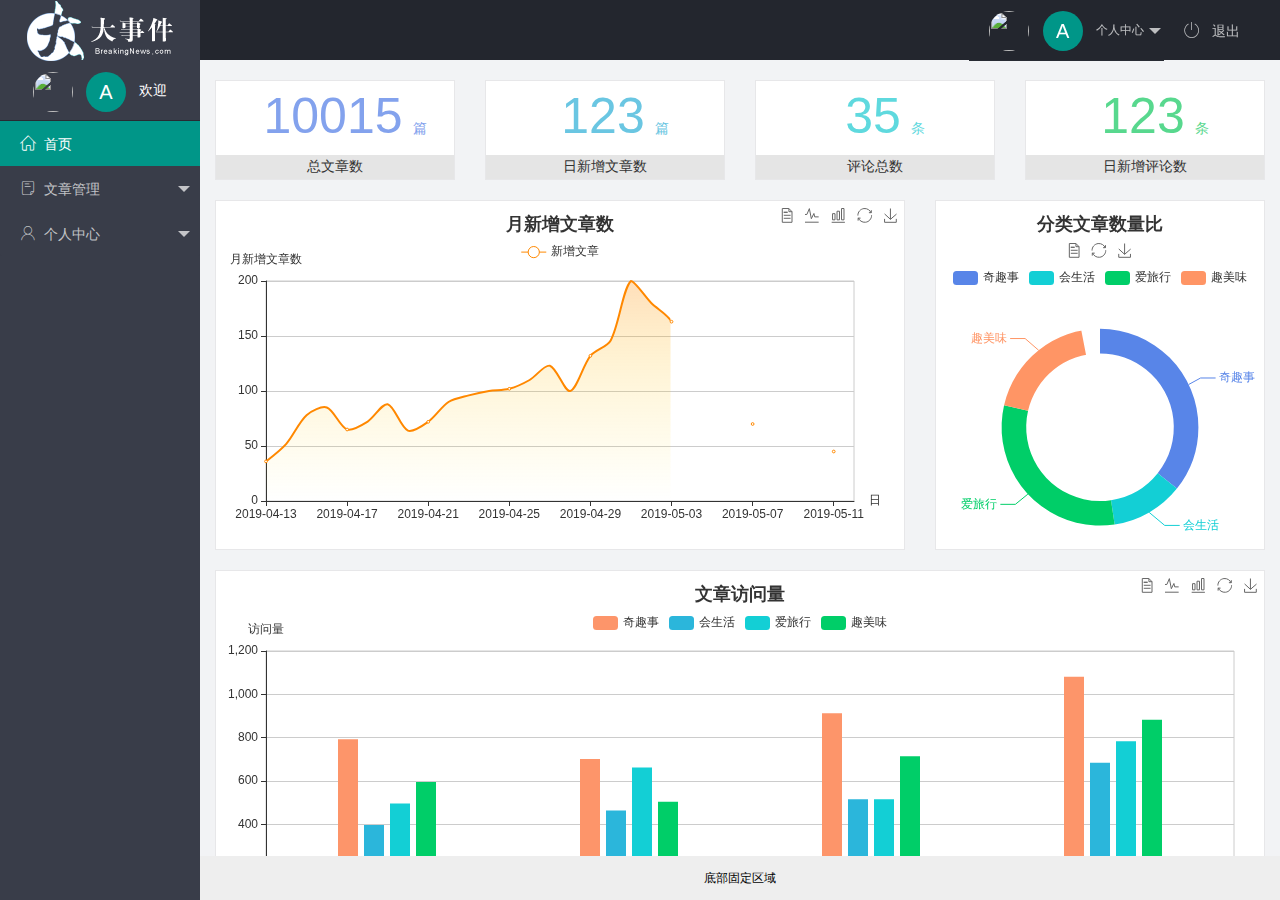
==== commit 66c95798: "'完成了个人中心的开发'" ====
--- a/index.html
+++ b/index.html
@@ -69,11 +69,11 @@
                         <a href="javascript:;">
                             <span class="iconfont icon-user"></span>个人中心</a>
                         <dl class="layui-nav-child">
-                            <dd><a href="javascript:;">
+                            <dd><a href="./user/user_info.html" target="fm">
                                 <i class="layui-icon layui-icon-cols"></i>基本资料</a></dd>
-                            <dd><a href="javascript:;">
+                            <dd><a href="./user/avatar.html" target="fm">
                                 <i class="layui-icon layui-icon-cols"></i>更换头像</a></dd>
-                            <dd><a href="javascript:;">
+                            <dd><a href="./user/repwd.html" target="fm">
                                 <i class="layui-icon layui-icon-cols"></i>重置密码</a></dd>
                         </dl>
                     </li>
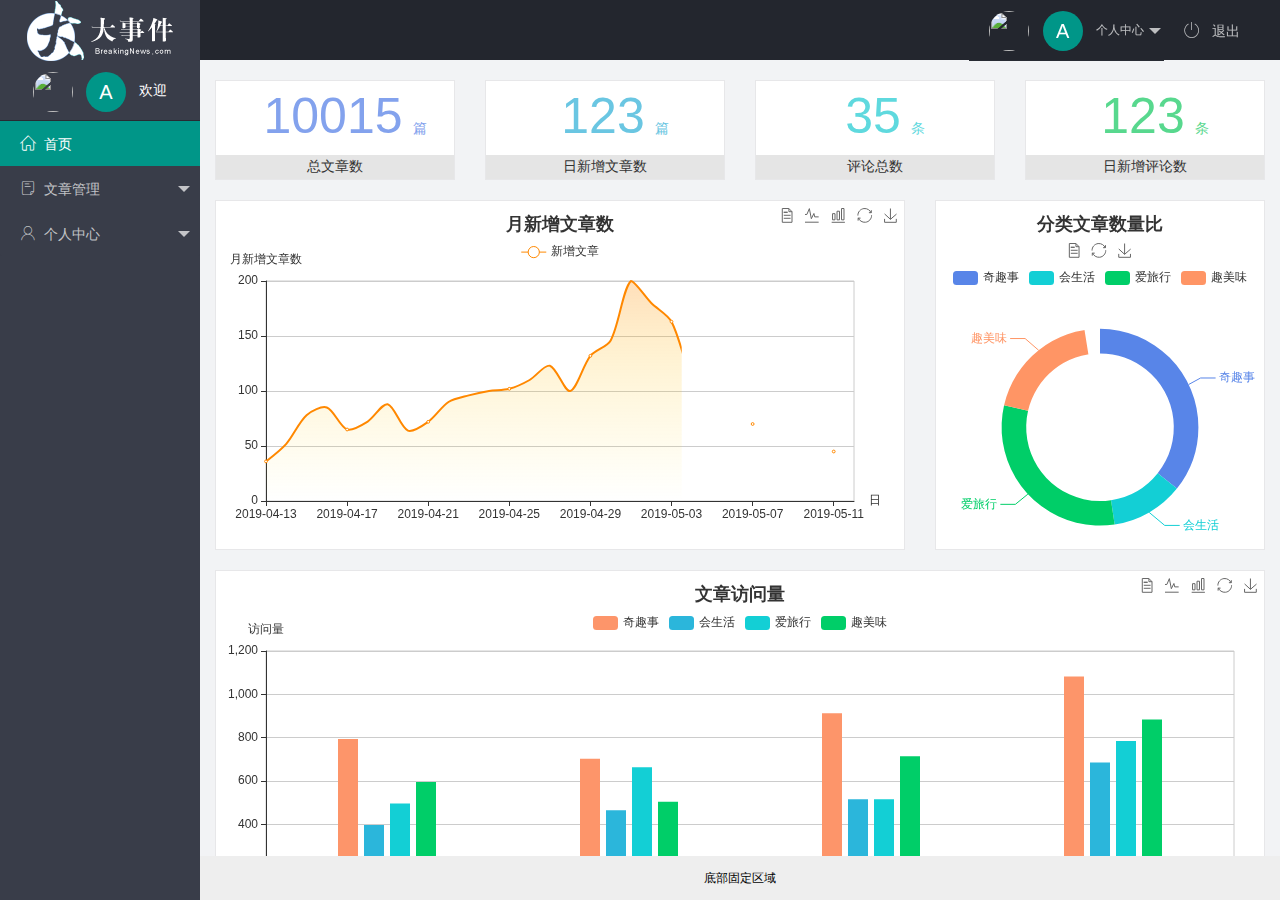
==== commit 46ca289b: "'文章列表'" ====
--- a/index.html
+++ b/index.html
@@ -26,9 +26,9 @@
                         个人中心
                     </a>
                     <dl class="layui-nav-child">
-                        <dd><a href="">基本资料</a></dd>
-                        <dd><a href="">更换头像</a></dd>
-                        <dd><a href="">重置密码</a></dd>
+                        <dd><a href="./user/user_info.html" target="fm">基本资料</a></dd>
+                        <dd><a href="./user/avatar.html" target="fm">更换头像</a></dd>
+                        <dd><a href="./user/repwd.html" target="fm">重置密码</a></dd>
                     </dl>
                 </li>
                 <li class="layui-nav-item" lay-header-event="menuRight" lay-unselect>
@@ -56,7 +56,7 @@
                         <a class="" href="javascript:;">
                             <span class="iconfont icon-16"></span>文章管理</a>
                         <dl class="layui-nav-child">
-                            <dd><a href="javascript:;">
+                            <dd><a href="./article/article_category.html" target="fm">
                                 <i class="layui-icon layui-icon-cols"></i>文章类别</a></dd>
                             <dd><a href="javascript:;">
                                 <i class="layui-icon layui-icon-cols"></i>文章列表</a></dd>
